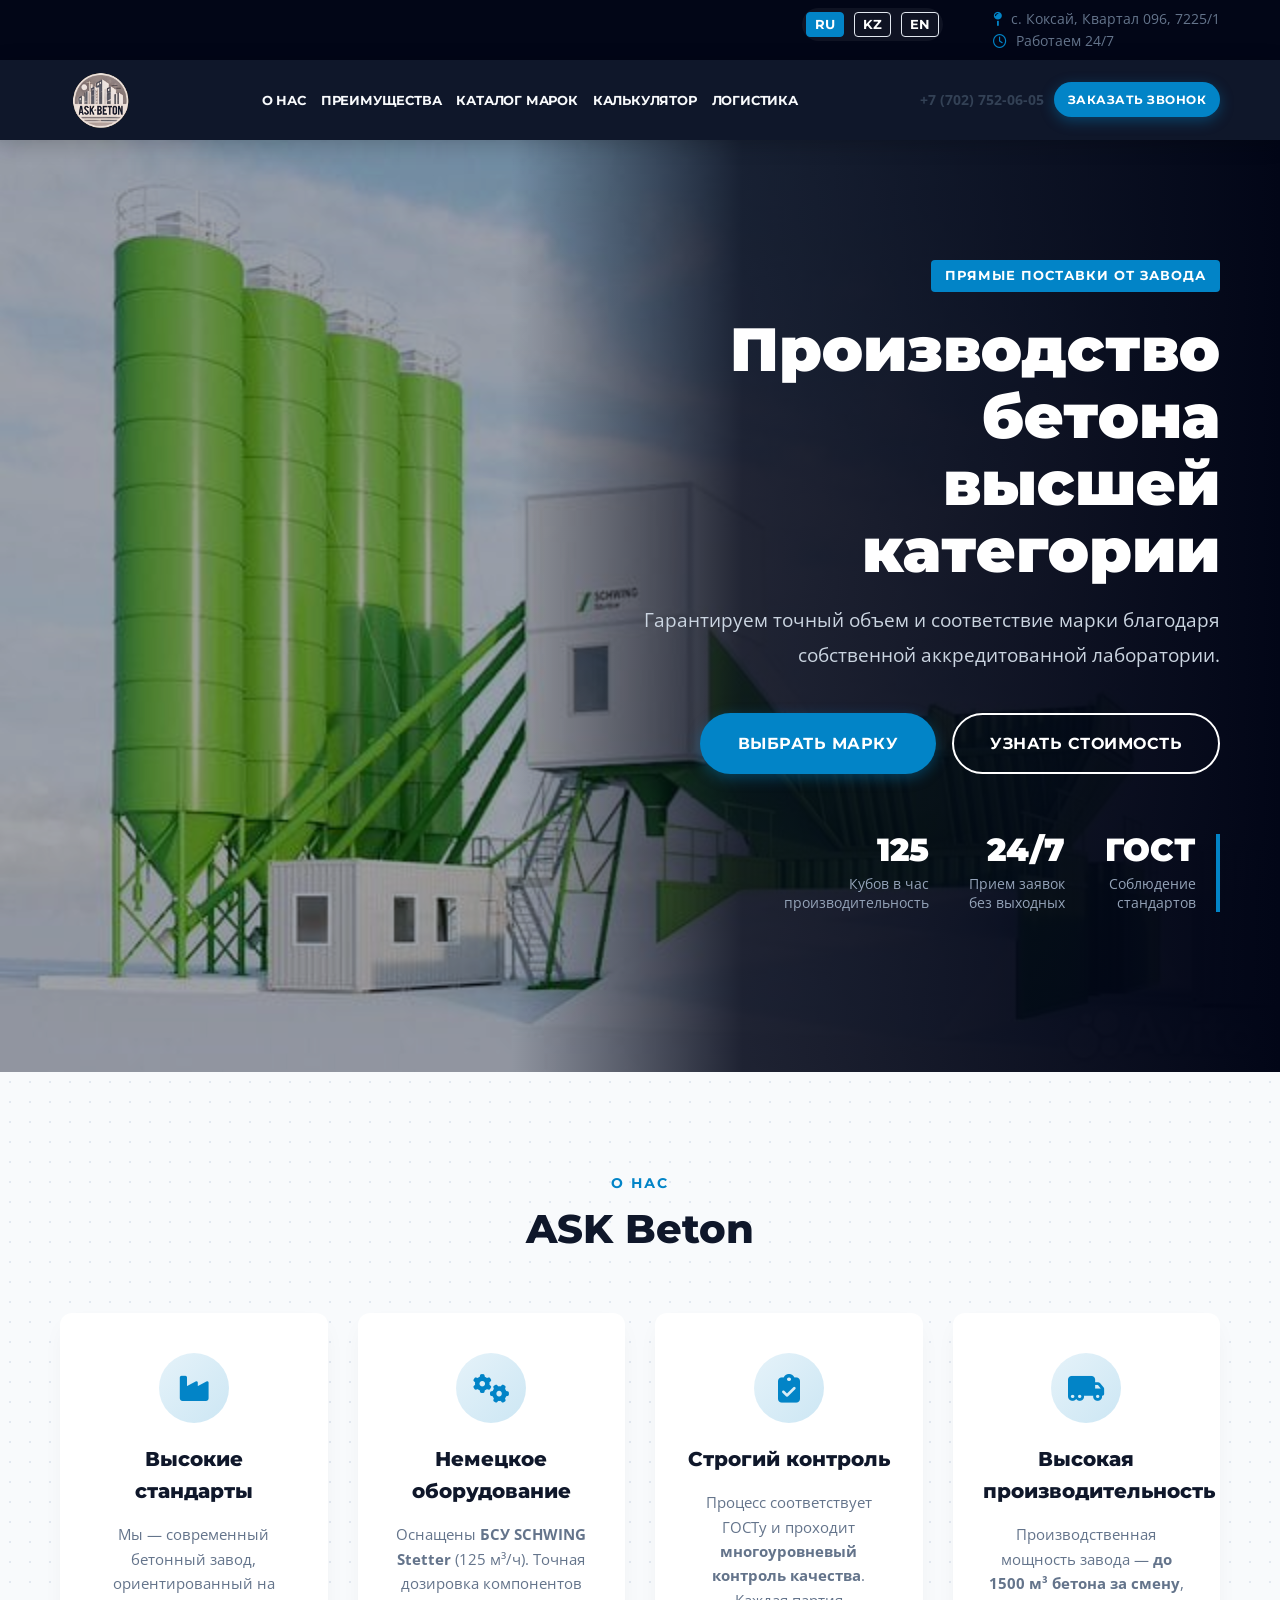
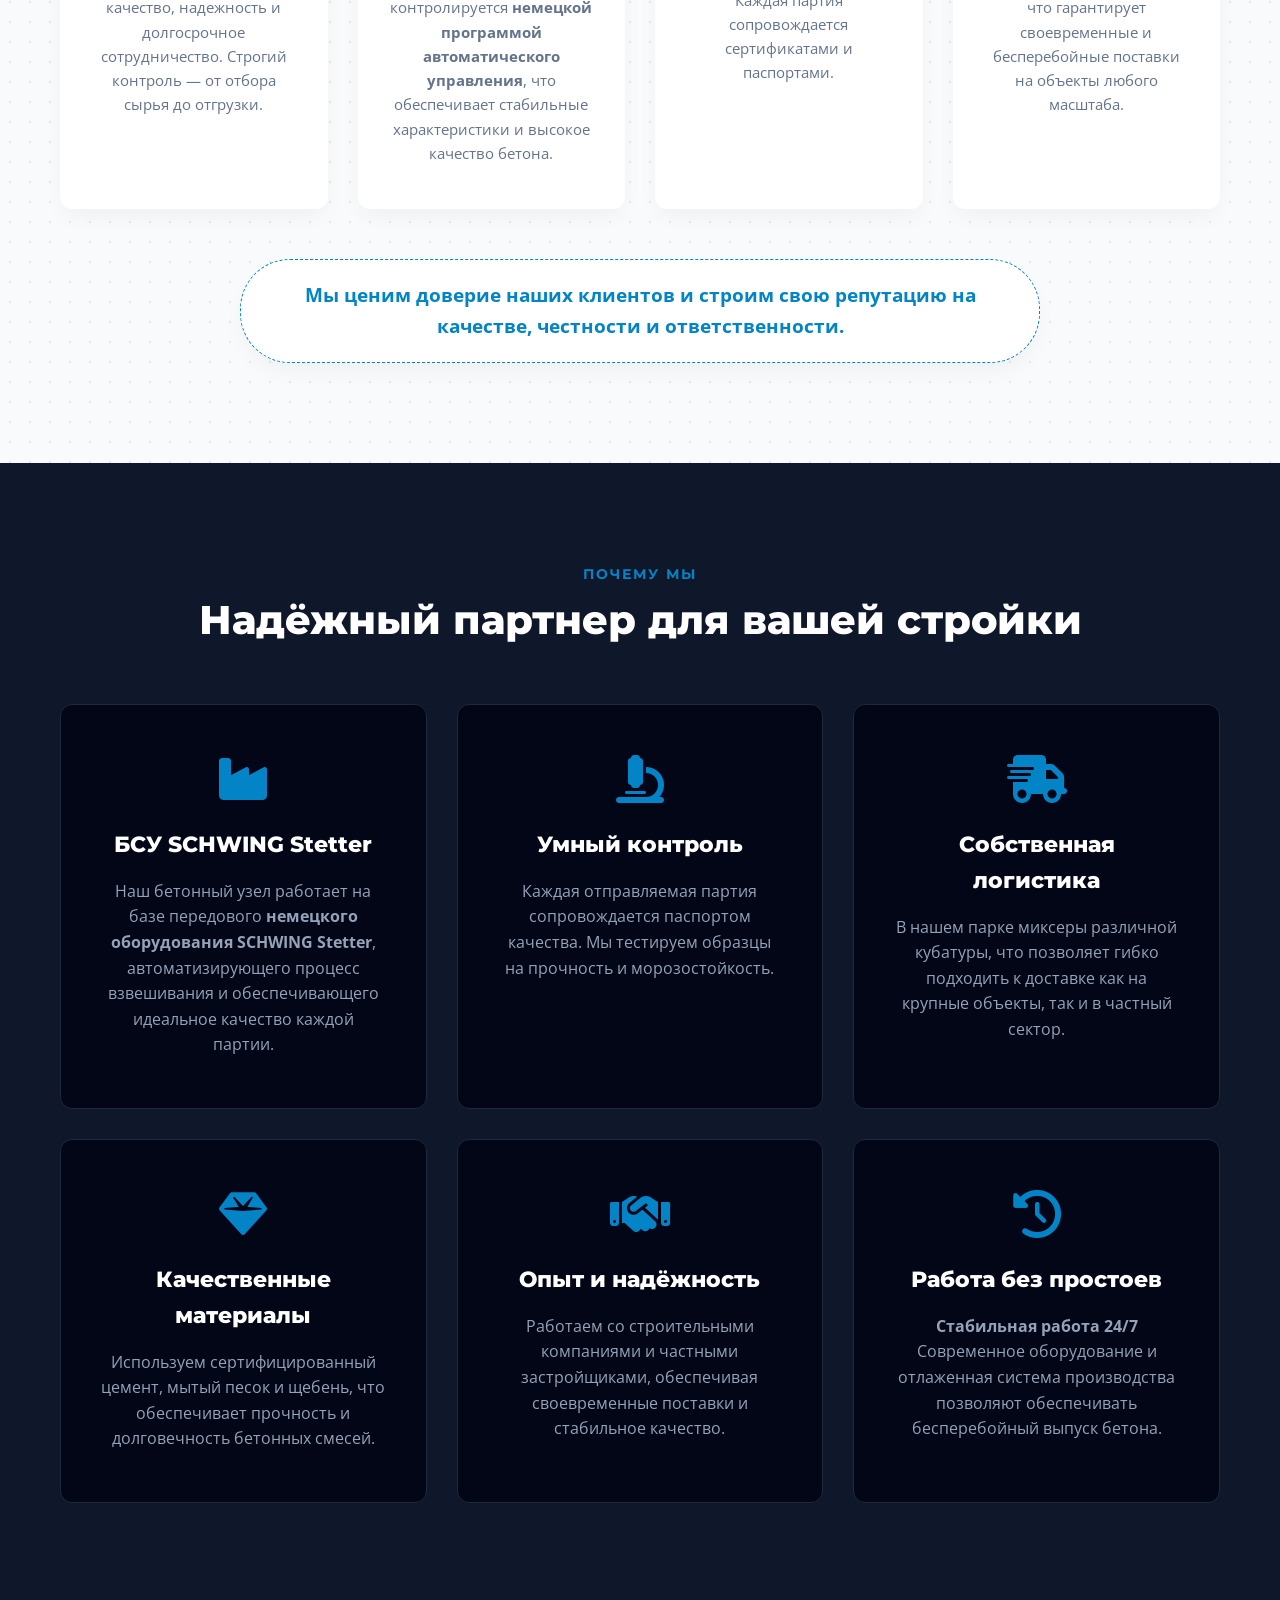
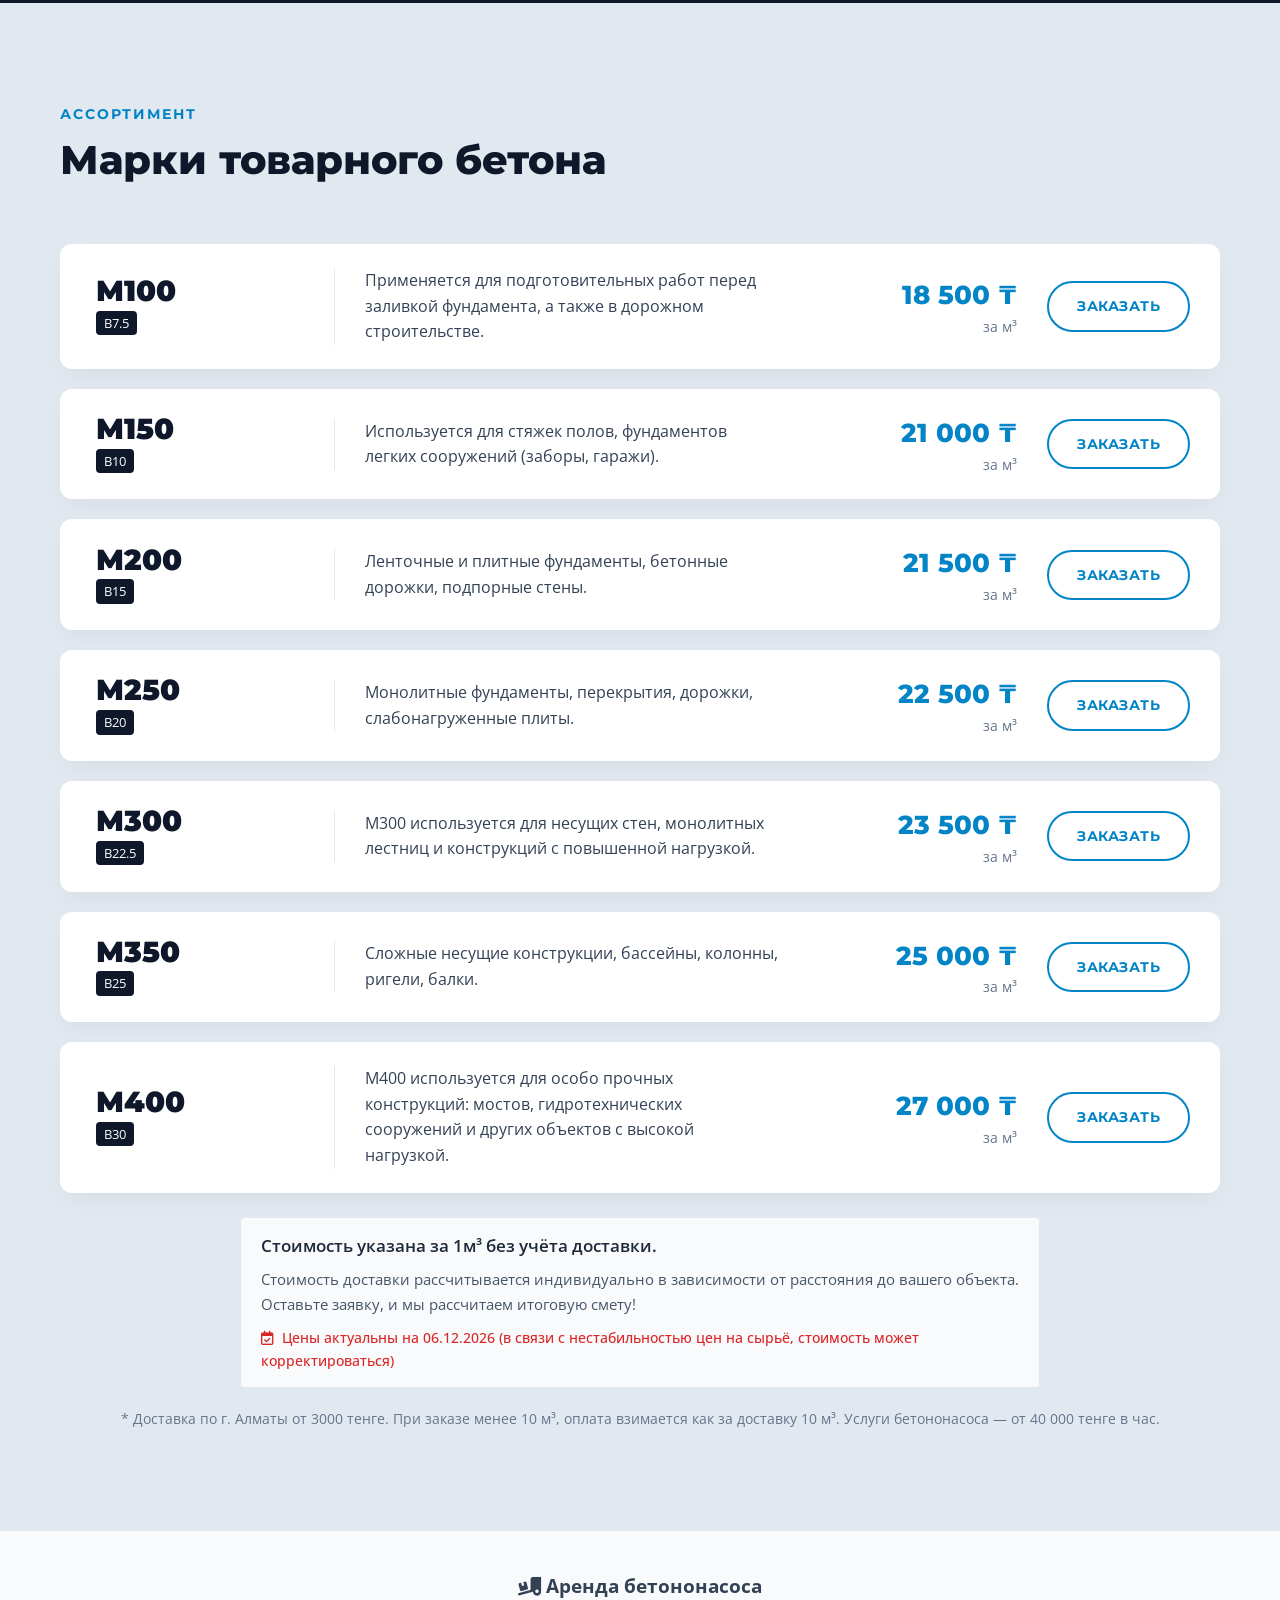
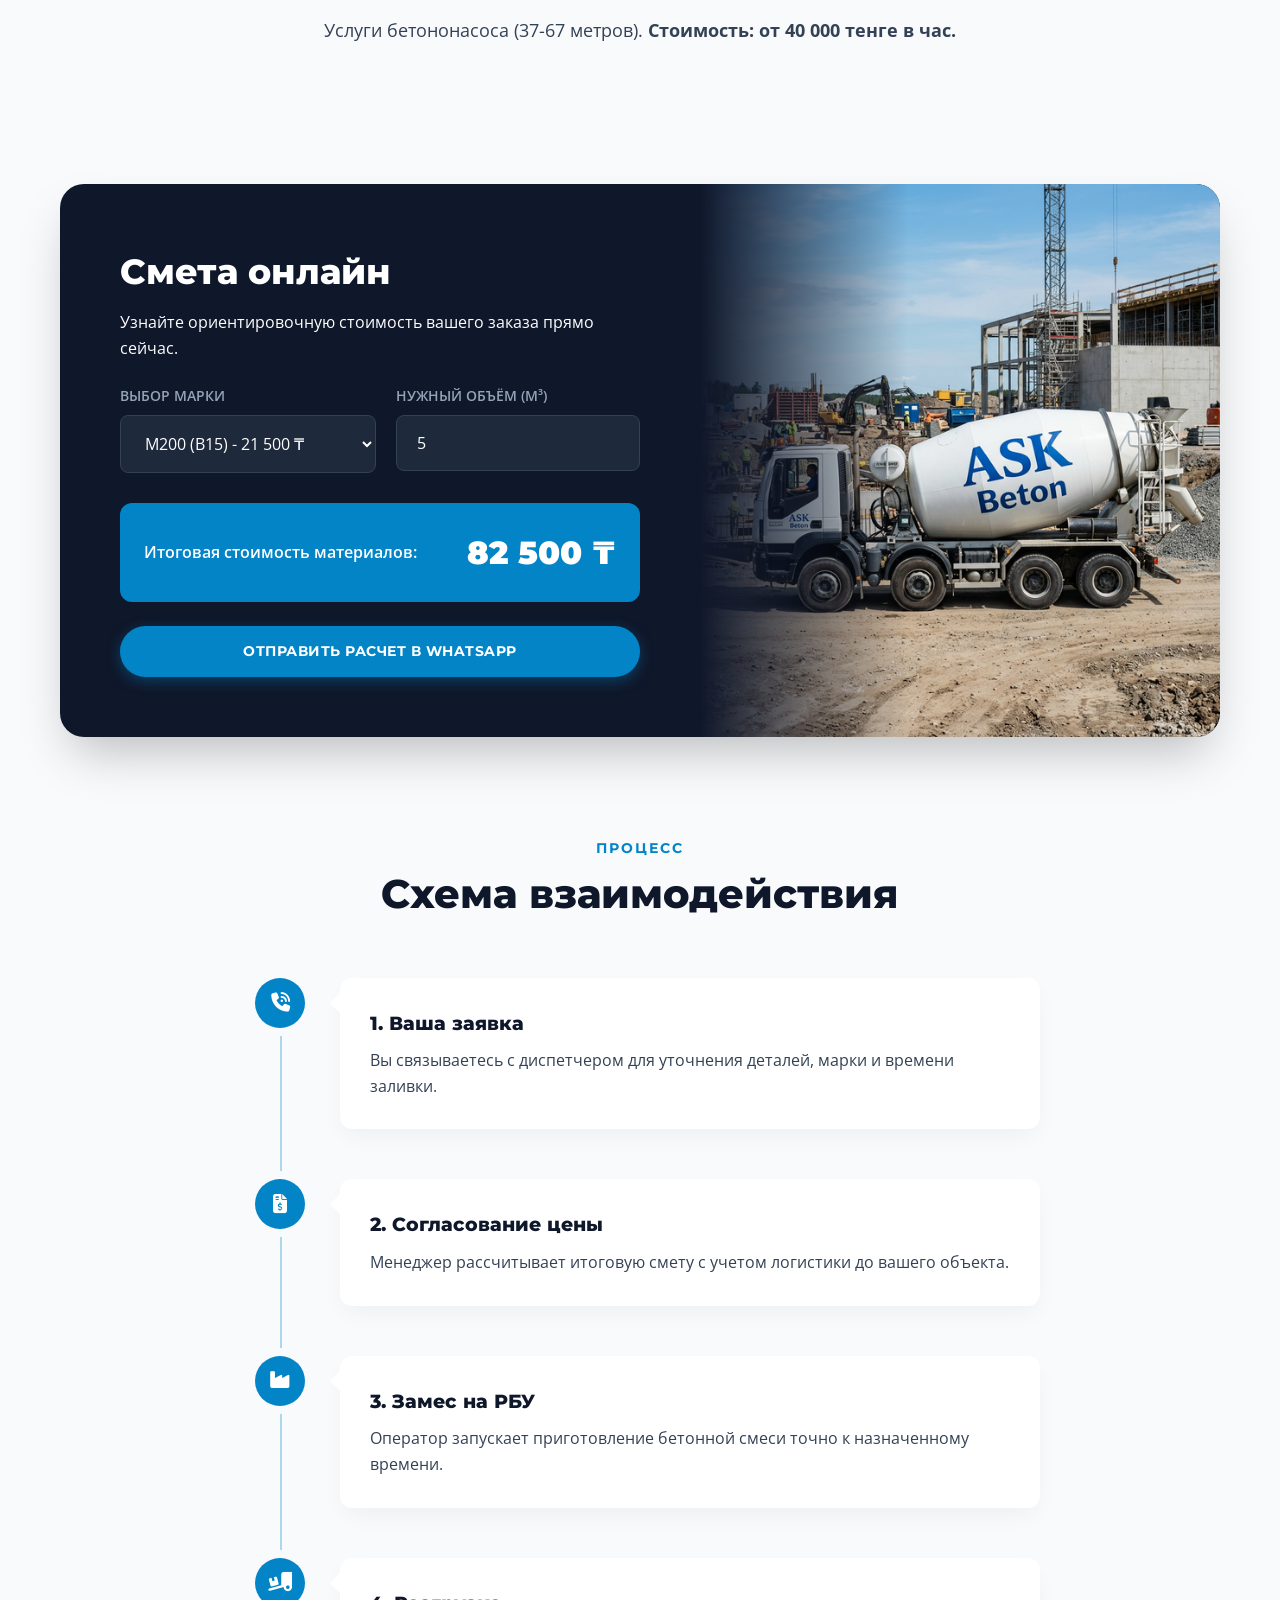
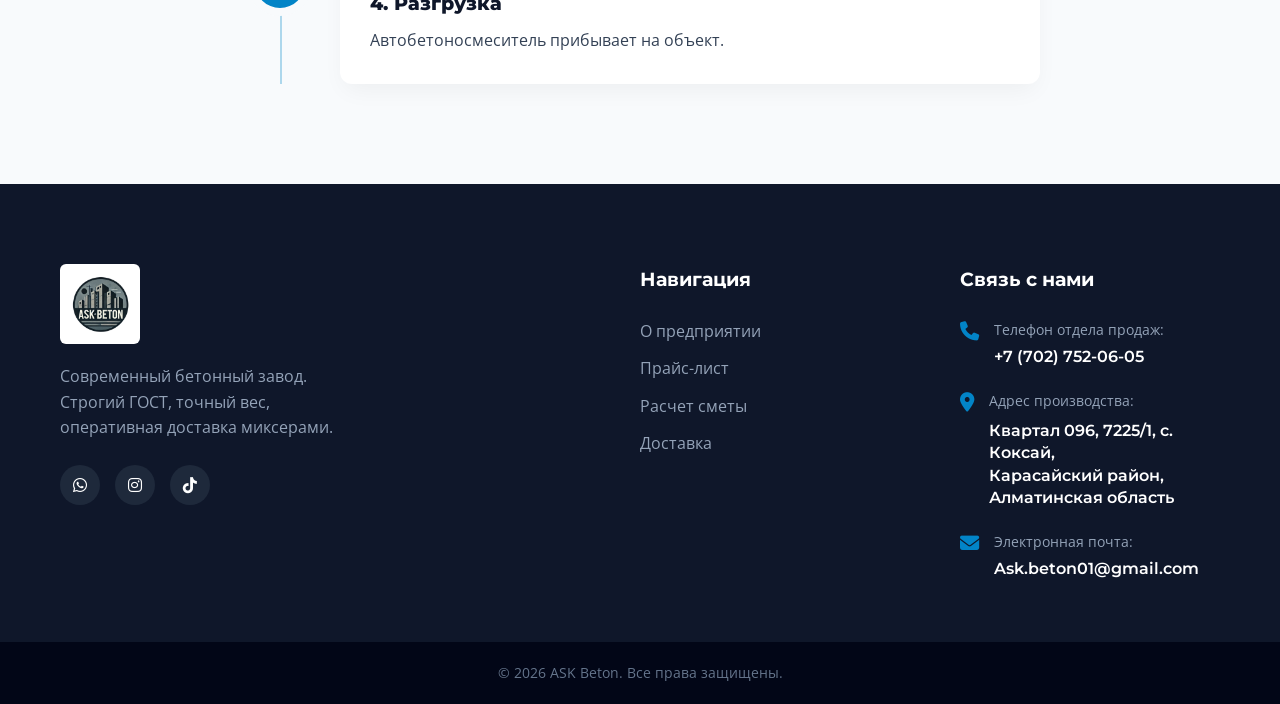
==== index.html @ c1e9d1ad "Dil paketleri yüklendi" ====
﻿<!DOCTYPE html>
<html lang="ru">

<head>
    <meta charset="UTF-8">
    <meta name="viewport" content="width=device-width, initial-scale=1.0">
    <title>ASK Beton | Премиальный бетон и ЖБИ</title>
    <meta name="description"
        content="Прямой производитель бетона и железобетонных изделий. Высокая марка, строгий ГОСТ, свой автопарк.">
    <!-- Google Fonts -->
    <link rel="preconnect" href="https://fonts.googleapis.com">
    <link rel="preconnect" href="https://fonts.gstatic.com" crossorigin>
    <link
        href="https://fonts.googleapis.com/css2?family=Montserrat:wght@400;600;800;900&family=Open+Sans:wght@400;500;700&display=swap"
        rel="stylesheet">
    <link rel="stylesheet" href="css/style.css">
    <link rel="stylesheet" href="https://cdnjs.cloudflare.cloudflare.com/ajax/libs/font-awesome/6.4.0/css/all.min.css">
    <style>
        .lang-switcher {
            display: flex;
            gap: 10px;
            align-items: center;
        }

        .lang-btn {
            background: transparent;
            border: 1px solid var(--border-color);
            color: var(--white);
            padding: 4px 8px;
            border-radius: 4px;
            font-size: 0.8rem;
            cursor: pointer;
            transition: var(--trans-speed);
        }

        .lang-btn:hover,
        .lang-btn.active {
            background: var(--primary);
            border-color: var(--primary);
        }
    </style>
</head>

<body>

    <!-- Header -->
    <header class="main-header">
        <div class="header-top">
            <div class="container header-top-inner">
                <div class="header-top-left">
                    <div class="lang-switcher">
                        <button class="lang-btn active" data-lang="ru">RU</button>
                        <button class="lang-btn" data-lang="kz">KZ</button>
                        <button class="lang-btn" data-lang="en">EN</button>
                    </div>
                </div>
                <div class="header-top-right">
                    <div class="location"><a
                            href="https://yandex.kz/maps/?text=Квартал+096,+7225%2F1,+с.+Коксай,+Карасайский+район,+Алматинская+область"
                            target="_blank" style="color: inherit; text-decoration: none; transition: color 0.3s;"
                            onmouseover="this.style.color='#0284c7'" onmouseout="this.style.color='inherit'"><i
                                class="fa-solid fa-map-pin"></i> <span data-i18n="header.location">с. Коксай, Квартал
                                096, 7225/1</span></a></div>
                    <div class="working-hours"><i class="fa-regular fa-clock"></i> <span
                            data-i18n="header.hours">Работаем 24/7</span></div>
                </div>
            </div>
        </div>
        <div class="header-main">
            <div class="container header-main-inner">
                <a href="#" class="brand-logo">
                    <img src="images/logo.png" alt="ASK Beton"
                        style="max-height: 80px; mix-blend-mode: lighten; filter: invert(1);">
                </a>

                <nav class="desktop-nav">
                    <ul>
                        <li><a href="#about" data-i18n="nav.about">О нас</a></li>
                        <li><a href="#company" data-i18n="nav.company">Преимущества</a></li>
                        <li><a href="#catalog" data-i18n="nav.catalog">Каталог марок</a></li>
                        <li><a href="#calc" data-i18n="nav.calc">Калькулятор</a></li>
                        <li><a href="#logistics" data-i18n="nav.log">Логистика</a></li>
                    </ul>
                </nav>

                <div class="header-actions">
                    <a href="tel:+77027520605" class="phone-link">+7 (702) 752-06-05</a>
                    <a href="#contact" class="btn btn-primary btn-sm hidden-mobile" data-i18n="header.call">Заказать
                        звонок</a>
                    <button class="menu-toggle"><i class="fa-solid fa-bars"></i></button>
                </div>
            </div>
        </div>
    </header>

    <!-- Hero Section -->
    <section class="hero-section">
        <div class="hero-overlay"></div>
        <div class="container">
            <div class="hero-content fade-in">
                <div class="hero-tag" data-i18n="hero.tag">Прямые поставки от завода</div>
                <h1 class="hero-heading" data-i18n="hero.h1">Производство бетона<br>высшей категории</h1>
                <p class="hero-desc" data-i18n="hero.desc">Гарантируем точный объем и соответствие марки благодаря
                    собственной аккредитованной
                    лаборатории.</p>
                <div class="hero-buttons">
                    <a href="#catalog" class="btn btn-primary btn-lg" data-i18n="hero.btn1">Выбрать марку</a>
                    <a href="#calc" class="btn btn-outline-light btn-lg" data-i18n="hero.btn2">Узнать стоимость</a>
                </div>
                <div class="hero-stats">
                    <div class="stat-item">
                        <span class="stat-num">125</span>
                        <span class="stat-text" data-i18n="hero.stat.1.text">Кубов в час<br>производительность</span>
                    </div>
                    <div class="stat-item">
                        <span class="stat-num">24/7</span>
                        <span class="stat-text" data-i18n="hero.stat.2.text">Прием заявок<br>без выходных</span>
                    </div>
                    <div class="stat-item">
                        <span class="stat-num">ГОСТ</span>
                        <span class="stat-text" data-i18n="hero.stat.3.text">Соблюдение<br>стандартов</span>
                    </div>
                </div>
            </div>
        </div>
    </section>

    <!-- About Us Section -->
    <section id="about" class="about-section section-padding bg-pattern">
        <div class="container fade-in">
            <div class="section-heading text-center">
                <span class="sub-title" data-i18n="about.sub">О нас</span>
                <h2 data-i18n="about.title">ASK Beton</h2>
            </div>
            <div class="about-grid">
                <div class="about-card fade-in">
                    <div class="about-icon"><i class="fa-solid fa-industry"></i></div>
                    <h4 data-i18n="about.card1.title">Высокие стандарты</h4>
                    <p data-i18n="about.card1.desc">Мы — современный бетонный завод, ориентированный на качество,
                        надежность
                        и долгосрочное сотрудничество. Строгий контроль — от
                        отбора сырья до отгрузки.</p>
                </div>
                <div class="about-card fade-in delay-1">
                    <div class="about-icon"><i class="fa-solid fa-gears"></i></div>
                    <h4 data-i18n="about.card2.title">Немецкое оборудование</h4>
                    <p data-i18n="about.card2.desc">Оснащены <strong>БСУ SCHWING Stetter</strong> (125 м³/ч).
                        Точная дозировка компонентов контролируется <strong>немецкой программой автоматического
                            управления</strong>, что
                        обеспечивает стабильные характеристики и высокое качество бетона.</p>
                </div>
                <div class="about-card fade-in delay-2">
                    <div class="about-icon"><i class="fa-solid fa-clipboard-check"></i></div>
                    <h4 data-i18n="about.card3.title">Строгий контроль</h4>
                    <p data-i18n="about.card3.desc">Процесс соответствует ГОСТу и проходит <strong>многоуровневый
                            контроль качества</strong>.
                        Каждая партия сопровождается сертификатами и паспортами.</p>
                </div>
                <div class="about-card fade-in delay-3">
                    <div class="about-icon"><i class="fa-solid fa-truck-moving"></i></div>
                    <h4 data-i18n="about.card4.title">Высокая производительность</h4>
                    <p data-i18n="about.card4.desc">Производственная мощность завода — <strong>до 1500 м³ бетона за
                            смену</strong>, что гарантирует
                        своевременные и бесперебойные поставки на объекты любого масштаба.</p>
                </div>
            </div>

            <div class="about-footer-text fade-in">
                <p data-i18n="about.footer">Мы ценим доверие наших клиентов и строим свою репутацию на качестве,
                    честности и ответственности.</p>
            </div>
        </div>
    </section>

    <!-- Features / Company -->
    <section id="company" class="features-section section-padding"
        style="background-color: var(--dark-bg); color: var(--white);">
        <div class="container">
            <div class="section-heading text-center fade-in">
                <span class="sub-title" style="color: var(--primary);" data-i18n="why.sub">Почему мы</span>
                <h2 style="color: var(--white);" data-i18n="why.title">Надёжный партнер для вашей стройки</h2>
            </div>

            <div class="features-layout">
                <div class="feature-box light-box fade-in"
                    style="background-color: var(--darker-bg); border: 1px solid #1e293b; box-shadow: none;">
                    <i class="fa-solid fa-industry" style="color: var(--primary);"></i>
                    <h3 style="color: var(--white);" data-i18n="why.box1.title">БСУ SCHWING Stetter</h3>
                    <p style="color: #94a3b8;" data-i18n="why.box1.desc">Наш бетонный узел работает на базе передового
                        <strong>немецкого
                            оборудования SCHWING
                            Stetter</strong>,
                        автоматизирующего процесс взвешивания и обеспечивающего идеальное качество каждой партии.
                    </p>
                </div>
                <!-- Box 2 -->
                <div class="feature-box light-box fade-in delay-1"
                    style="background-color: var(--darker-bg); border: 1px solid #1e293b; box-shadow: none;">
                    <i class="fa-solid fa-microscope" style="color: var(--primary);"></i>
                    <h3 style="color: var(--white);" data-i18n="why.box2.title">Умный контроль</h3>
                    <p style="color: #94a3b8;" data-i18n="why.box2.desc">Каждая отправляемая партия сопровождается
                        паспортом качества. Мы
                        тестируем образцы на прочность и морозостойкость.</p>
                </div>
                <!-- Box 3 -->
                <div class="feature-box light-box fade-in delay-2"
                    style="background-color: var(--darker-bg); border: 1px solid #1e293b; box-shadow: none;">
                    <i class="fa-solid fa-truck-fast" style="color: var(--primary);"></i>
                    <h3 style="color: var(--white);" data-i18n="why.box3.title">Собственная логистика</h3>
                    <p style="color: #94a3b8;" data-i18n="why.box3.desc">В нашем парке миксеры различной кубатуры, что
                        позволяет гибко подходить к
                        доставке как на крупные объекты, так и в частный сектор.</p>
                </div>

                <div class="feature-box light-box fade-in delay-3"
                    style="background-color: var(--darker-bg); border: 1px solid #1e293b; box-shadow: none;">
                    <i class="fa-solid fa-gem" style="color: var(--primary);"></i>
                    <h3 style="color: var(--white);" data-i18n="why.box4.title">Качественные материалы</h3>
                    <p style="color: #94a3b8;" data-i18n="why.box4.desc">Используем сертифицированный цемент, мытый
                        песок и щебень, что
                        обеспечивает прочность и долговечность бетонных смесей.</p>
                </div>

                <div class="feature-box light-box fade-in delay-4"
                    style="background-color: var(--darker-bg); border: 1px solid #1e293b; box-shadow: none;">
                    <i class="fa-solid fa-handshake" style="color: var(--primary);"></i>
                    <h3 style="color: var(--white);" data-i18n="why.box5.title">Опыт и надёжность</h3>
                    <p style="color: #94a3b8;" data-i18n="why.box5.desc">Работаем со строительными компаниями и частными
                        застройщиками,
                        обеспечивая своевременные поставки и стабильное качество.</p>
                </div>

                <div class="feature-box light-box fade-in delay-5"
                    style="background-color: var(--darker-bg); border: 1px solid #1e293b; box-shadow: none;">
                    <i class="fa-solid fa-clock-rotate-left" style="color: var(--primary);"></i>
                    <h3 style="color: var(--white);" data-i18n="why.box6.title">Работа без простоев</h3>
                    <p style="color: #94a3b8;" data-i18n="why.box6.desc"><strong>Стабильная работа
                            24/7</strong><br>Современное оборудование и
                        отлаженная система производства позволяют обеспечивать бесперебойный выпуск бетона.</p>
                </div>
            </div>
        </div>
    </section>

    <!-- Catalog Section -->
    <section id="catalog" class="catalog-section section-padding bg-gray">
        <div class="container">
            <div class="section-heading fade-in">
                <span class="sub-title" data-i18n="cat.sub">Ассортимент</span>
                <h2 data-i18n="cat.title">Марки товарного бетона</h2>
            </div>

            <div class="catalog-list">
                <!-- Item M100 -->
                <div class="catalog-item fade-in">
                    <div class="item-grade">
                        <h4>М100</h4>
                        <span class="class-label">В7.5</span>
                    </div>
                    <div class="item-info">
                        <p data-i18n="cat.m100.desc">Применяется для подготовительных работ перед заливкой фундамента, а
                            также в дорожном
                            строительстве.</p>
                    </div>
                    <div class="item-price">
                        <div class="price-val">18 500 ₸</div>
                        <div class="price-unit" data-i18n="cat.per_m3">за м³</div>
                    </div>
                    <div class="item-action">
                        <a href="https://wa.me/77027520605?text=Интересует%20бетон%20М100" class="btn btn-outline"
                            target="_blank" data-i18n="cat.order">Заказать</a>
                    </div>
                </div>

                <!-- Item M150 -->
                <div class="catalog-item fade-in">
                    <div class="item-grade">
                        <h4>М150</h4>
                        <span class="class-label">В10</span>
                    </div>
                    <div class="item-info">
                        <p data-i18n="cat.m150.desc">Используется для стяжек полов, фундаментов легких сооружений
                            (заборы, гаражи).</p>
                    </div>
                    <div class="item-price">
                        <div class="price-val">21 000 ₸</div>
                        <div class="price-unit" data-i18n="cat.per_m3">за м³</div>
                    </div>
                    <div class="item-action">
                        <a href="https://wa.me/77027520605?text=Интересует%20бетон%20М150" class="btn btn-outline"
                            target="_blank" data-i18n="cat.order">Заказать</a>
                    </div>
                </div>

                <!-- Item M200 -->
                <div class="catalog-item fade-in">
                    <div class="item-grade">
                        <h4>М200</h4>
                        <span class="class-label">В15</span>
                    </div>
                    <div class="item-info">
                        <p data-i18n="cat.m200.desc">Ленточные и плитные фундаменты, бетонные дорожки, подпорные стены.
                        </p>
                    </div>
                    <div class="item-price">
                        <div class="price-val">21 500 ₸</div>
                        <div class="price-unit" data-i18n="cat.per_m3">за м³</div>
                    </div>
                    <div class="item-action">
                        <a href="https://wa.me/77027520605?text=Интересует%20бетон%20М200" class="btn btn-outline"
                            target="_blank" data-i18n="cat.order">Заказать</a>
                    </div>
                </div>

                <!-- Item M250 -->
                <div class="catalog-item fade-in">
                    <div class="item-grade">
                        <h4>М250</h4>
                        <span class="class-label">В20</span>
                    </div>
                    <div class="item-info">
                        <p data-i18n="cat.m250.desc">Монолитные фундаменты, перекрытия, дорожки, слабонагруженные плиты.
                        </p>
                    </div>
                    <div class="item-price">
                        <div class="price-val">22 500 ₸</div>
                        <div class="price-unit" data-i18n="cat.per_m3">за м³</div>
                    </div>
                    <div class="item-action">
                        <a href="https://wa.me/77027520605?text=Интересует%20бетон%20М250" class="btn btn-outline"
                            target="_blank" data-i18n="cat.order">Заказать</a>
                    </div>
                </div>

                <!-- Item M300 -->
                <div class="catalog-item fade-in">
                    <div class="item-grade">
                        <h4>М300</h4>
                        <span class="class-label">В22.5</span>
                    </div>
                    <div class="item-info">
                        <p data-i18n="cat.m300.desc">М300 используется для несущих стен, монолитных лестниц и
                            конструкций с повышенной нагрузкой.</p>
                    </div>
                    <div class="item-price">
                        <div class="price-val">23 500 ₸</div>
                        <div class="price-unit" data-i18n="cat.per_m3">за м³</div>
                    </div>
                    <div class="item-action">
                        <a href="https://wa.me/77027520605?text=Интересует%20бетон%20М300" class="btn btn-outline"
                            target="_blank" data-i18n="cat.order">Заказать</a>
                    </div>
                </div>

                <!-- Item M350 -->
                <div class="catalog-item fade-in">
                    <div class="item-grade">
                        <h4>М350</h4>
                        <span class="class-label">В25</span>
                    </div>
                    <div class="item-info">
                        <p data-i18n="cat.m350.desc">Сложные несущие конструкции, бассейны, колонны, ригели, балки.</p>
                    </div>
                    <div class="item-price">
                        <div class="price-val">25 000 ₸</div>
                        <div class="price-unit" data-i18n="cat.per_m3">за м³</div>
                    </div>
                    <div class="item-action">
                        <a href="https://wa.me/77027520605?text=Интересует%20бетон%20М350" class="btn btn-outline"
                            target="_blank" data-i18n="cat.order">Заказать</a>
                    </div>
                </div>

                <!-- Item M400 -->
                <div class="catalog-item fade-in">
                    <div class="item-grade">
                        <h4>М400</h4>
                        <span class="class-label">В30</span>
                    </div>
                    <div class="item-info">
                        <p data-i18n="cat.m400.desc">М400 используется для особо прочных конструкций: мостов,
                            гидротехнических сооружений и других объектов с высокой нагрузкой.</p>
                    </div>
                    <div class="item-price">
                        <div class="price-val">27 000 ₸</div>
                        <div class="price-unit" data-i18n="cat.per_m3">за м³</div>
                    </div>
                    <div class="item-action">
                        <a href="https://wa.me/77027520605?text=Интересует%20бетон%20М400" class="btn btn-outline"
                            target="_blank" data-i18n="cat.order">Заказать</a>
                    </div>
                </div>
            </div>

            <div class="text-center mt-4">
                <div
                    style="max-width: 800px; margin: 0 auto; background-color: #f8fafc; border-left: 4px solid var(--primary); padding: 15px 20px; text-align: left; margin-bottom: 20px; border-radius: 4px; border: 1px solid #e2e8f0;">
                    <p style="font-size: 1.05rem; font-weight: 600; color: #1e293b; margin-bottom: 8px;"
                        data-i18n="cat.disc1">
                        Стоимость указана за 1м³ без учёта доставки.
                    </p>
                    <p style="font-size: 0.95rem; color: #475569; margin-bottom: 10px;" data-i18n="cat.disc2">
                        Стоимость доставки рассчитывается индивидуально в зависимости от расстояния до вашего объекта.
                        Оставьте заявку, и мы рассчитаем итоговую смету!
                    </p>
                    <p style="font-size: 0.9rem; color: #dc2626; margin-bottom: 0; font-weight: 500;">
                        <i class="fa-regular fa-calendar-check" style="margin-right: 4px;"></i> <span
                            data-i18n="cat.disc3.1">Цены актуальны на</span> <span
                            id="current-price-date">16.03.2026</span> <span data-i18n="cat.disc3.2">(в связи с
                            нестабильностью цен на сырьё, стоимость может корректироваться)</span>
                    </p>
                </div>
                <p class="small-text text-muted" data-i18n="cat.small_info">* Доставка по г. Алматы от 3000 тенге. При
                    заказе менее 10 м³, оплата
                    взимается как за доставку 10 м³. Услуги бетононасоса — от 40 000 тенге в час.</p>
            </div>
        </div>
    </section>

    <section class="pump-banner bg-primary text-white section-padding" style="padding: 40px 0;">
        <div class="container text-center fade-in">
            <h3 style="margin-bottom: 15px;"><i class="fa-solid fa-truck-ramp-box"></i> <span
                    data-i18n="pump.title">Аренда бетононасоса</span></h3>
            <p style="font-size: 1.1rem; margin-bottom: 0;"><span data-i18n="pump.desc">Услуги бетононасоса (37-67
                    метров).</span>
                <strong data-i18n="pump.price">Стоимость: от 40 000 тенге в час.</strong>
            </p>
        </div>
    </section>

    <!-- Calculator Builder Style -->
    <section id="calc" class="calc-section section-padding pb-0">
        <div class="container">
            <div class="calc-box fade-in">
                <div class="calc-form-area">
                    <h2 data-i18n="calc.title">Смета онлайн</h2>
                    <p class="mb-4" data-i18n="calc.desc">Узнайте ориентировочную стоимость вашего заказа прямо сейчас.
                    </p>

                    <div class="form-grid">
                        <div class="input-group">
                            <label class="floating-label" data-i18n="calc.lbl.grade">Выбор марки</label>
                            <select id="calc-grade" class="custom-select">
                                <option value="18500">М100 (В7.5) - 18 500 ₸</option>
                                <option value="21000">М150 (В10) - 21 000 ₸</option>
                                <option value="21500" selected>М200 (В15) - 21 500 ₸</option>
                                <option value="22500">М250 (В20) - 22 500 ₸</option>
                                <option value="23500">М300 (В22.5) - 23 500 ₸</option>
                                <option value="25000">М350 (В25) - 25 000 ₸</option>
                                <option value="27000">М400 (В30) - 27 000 ₸</option>
                            </select>
                        </div>
                        <div class="input-group">
                            <label class="floating-label" data-i18n="calc.lbl.vol">Нужный объём (м³)</label>
                            <input type="number" id="calc-volume" class="custom-input" value="5" min="1" step="0.1">
                        </div>
                    </div>

                    <div class="calc-summary">
                        <div class="summary-text" data-i18n="calc.total.lbl">Итоговая стоимость материалов:</div>
                        <div class="summary-price"><span id="calc-total">82 500</span> ₸</div>
                    </div>

                    <a href="#" id="calc-order-btn" class="btn btn-primary btn-block" target="_blank"
                        data-i18n="calc.btn">Отправить расчет в WhatsApp</a>
                </div>
                <div class="calc-image-area">
                    <!-- Image via CSS -->
                </div>
            </div>
        </div>
    </section>

    <!-- Process Timeline -->
    <section id="logistics" class="process-section section-padding">
        <div class="container">
            <div class="section-heading text-center fade-in">
                <span class="sub-title" data-i18n="log.sub">Процесс</span>
                <h2 data-i18n="log.title">Схема взаимодействия</h2>
            </div>

            <div class="timeline">
                <div class="timeline-item fade-in">
                    <div class="timeline-icon"><i class="fa-solid fa-phone-volume"></i></div>
                    <div class="timeline-content">
                        <h4 data-i18n="log.s1.title">1. Ваша заявка</h4>
                        <p data-i18n="log.s1.desc">Вы связываетесь с диспетчером для уточнения деталей, марки и времени
                            заливки.</p>
                    </div>
                </div>
                <div class="timeline-item right fade-in">
                    <div class="timeline-icon"><i class="fa-solid fa-file-invoice-dollar"></i></div>
                    <div class="timeline-content">
                        <h4 data-i18n="log.s2.title">2. Согласование цены</h4>
                        <p data-i18n="log.s2.desc">Менеджер рассчитывает итоговую смету с учетом логистики до вашего
                            объекта.</p>
                    </div>
                </div>
                <div class="timeline-item fade-in">
                    <div class="timeline-icon"><i class="fa-solid fa-industry"></i></div>
                    <div class="timeline-content">
                        <h4 data-i18n="log.s3.title">3. Замес на РБУ</h4>
                        <p data-i18n="log.s3.desc">Оператор запускает приготовление бетонной смеси точно к назначенному
                            времени.</p>
                    </div>
                </div>
                <div class="timeline-item right fade-in">
                    <div class="timeline-content">
                        <h4 data-i18n="log.s4.title">4. Разгрузка</h4>
                        <p data-i18n="log.s4.desc">Автобетоносмеситель прибывает на объект.</p>
                    </div>
                    <div class="timeline-icon"><i class="fa-solid fa-truck-ramp-box"></i></div>
                </div>
            </div>
        </div>
    </section>

    <!-- Footer -->
    <footer id="contact" class="main-footer">
        <div class="footer-top">
            <div class="container footer-grid">
                <div class="footer-widget brand-widget">
                    <div class="brand-logo footer-brand">
                        <img src="images/logo.png" alt="ASK Beton Logo" style="max-height: 80px; border-radius: 6px;">
                    </div>
                    <p class="company-desc" data-i18n="foot.desc">Современный бетонный завод. Строгий ГОСТ, точный вес,
                        оперативная доставка
                        миксерами.</p>
                    <div class="social-links">
                        <a href="https://wa.me/77027520605" class="social-btn whatsapp" target="_blank"><i
                                class="fa-brands fa-whatsapp"></i></a>
                        <a href="https://instagram.com/Ask.beton.almaty" class="social-btn" target="_blank"><i
                                class="fa-brands fa-instagram"></i></a>
                        <a href="https://tiktok.com/@Ask.beton.almaty" class="social-btn" target="_blank"><i
                                class="fa-brands fa-tiktok"></i></a>
                    </div>
                </div>

                <div class="footer-widget links-widget">
                    <h4 data-i18n="foot.nav">Навигация</h4>
                    <ul>
                        <li><a href="#company" data-i18n="foot.link1">О предприятии</a></li>
                        <li><a href="#catalog" data-i18n="foot.link2">Прайс-лист</a></li>
                        <li><a href="#calc" data-i18n="foot.link3">Расчет сметы</a></li>
                        <li><a href="#logistics" data-i18n="foot.link4">Доставка</a></li>
                    </ul>
                </div>

                <div class="footer-widget contact-widget">
                    <h4 data-i18n="foot.contact">Связь с нами</h4>
                    <ul class="contact-list">
                        <li>
                            <i class="fa-solid fa-phone"></i>
                            <div>
                                <span data-i18n="foot.phone">Телефон отдела продаж:</span>
                                <strong><a href="tel:+77027520605">+7 (702) 752-06-05</a></strong>
                            </div>
                        </li>
                        <li>
                            <i class="fa-solid fa-location-dot"></i>
                            <div>
                                <span data-i18n="foot.addr">Адрес производства:</span>
                                <strong><a
                                        href="https://yandex.kz/maps/?text=Квартал+096,+7225%2F1,+с.+Коксай,+Карасайский+район,+Алматинская+область"
                                        target="_blank" style="line-height:1.4; display:inline-block; margin-top:4px;"
                                        data-i18n="foot.addr.text">Квартал 096,
                                        7225/1, с. Коксай,<br>Карасайский район, Алматинская область</a></strong>
                            </div>
                        </li>
                        <li>
                            <i class="fa-solid fa-envelope"></i>
                            <div>
                                <span data-i18n="foot.email">Электронная почта:</span>
                                <strong>Ask.beton01@gmail.com</strong>
                            </div>
                        </li>
                    </ul>
                </div>
            </div>
        </div>
        <div class="footer-bottom">
            <div class="container">
                <p data-i18n="foot.copy">&copy; 2026 ASK Beton. Все права защищены.</p>
            </div>
        </div>
    </footer>

    <script src="js/lang.js"></script>
    <script src="js/main.js"></script>
    <script>
        // Update price date automatically to today
        document.addEventListener('DOMContentLoaded', function () {
            var dateEl = document.getElementById('current-price-date');
            if (dateEl) {
                var today = new Date();
                var dd = String(today.getDate()).padStart(2, '0');
                var mm = String(today.getMonth() + 1).padStart(2, '0'); // January is 0!
                var yyyy = today.getFullYear();
                dateEl.textContent = dd + '.' + mm + '.' + yyyy;
            }
        });
    </script>
</body>

</html>
---- css/style.css ----
/* Reset & Base Variables */
:root {
    /* New Unique Color Palette - Industrial Blue & Dark Charcoal */
    --primary: #0284c7;
    /* Electric Blue */
    --primary-hover: #0369a1;
    --dark-bg: #0f172a;
    /* Slate 900 */
    --darker-bg: #020617;
    /* Slate 950 */
    --light-bg: #f8fafc;
    /* Slate 50 */
    --text-main: #334155;
    /* Slate 700 */
    --text-muted: #64748b;
    /* Slate 500 */
    --white: #ffffff;
    --border-color: #e2e8f0;

    /* Fonts */
    --font-heading: 'Montserrat', sans-serif;
    --font-body: 'Open Sans', sans-serif;

    /* Utility */
    --radius-box: 12px;
    --radius-round: 50px;
    --shadow-soft: 0 10px 25px -5px rgba(0, 0, 0, 0.05);
    --shadow-strong: 0 20px 25px -5px rgba(2, 132, 199, 0.2);
    --trans-speed: 0.3s ease;
}

* {
    margin: 0;
    padding: 0;
    box-sizing: border-box;
}

html {
    scroll-behavior: smooth;
}

body {
    font-family: var(--font-body);
    color: var(--text-main);
    line-height: 1.6;
    background-color: var(--light-bg);
}

a {
    text-decoration: none;
    color: inherit;
    transition: var(--trans-speed);
}

ul {
    list-style: none;
}

.container {
    max-width: 1200px;
    margin: 0 auto;
    padding: 0 20px;
    width: 100%;
}

.section-padding {
    padding: 100px 0;
}

.bg-gray {
    background-color: #e2e8f0;
}

.text-center {
    text-align: center;
}

/* Background Patterns */
.bg-pattern {
    background-color: var(--light-bg);
    background-image: radial-gradient(var(--border-color) 1px, transparent 1px);
    background-size: 20px 20px;
}

.mt-4 {
    margin-top: 1.5rem;
}

.mb-4 {
    margin-bottom: 1.5rem;
}

.pb-0 {
    padding-bottom: 0;
}

.small-text {
    font-size: 0.875rem;
}

.text-muted {
    color: var(--text-muted);
}

/* Buttons */
.btn {
    display: inline-flex;
    align-items: center;
    justify-content: center;
    padding: 12px 28px;
    border-radius: var(--radius-round);
    font-weight: 700;
    font-family: var(--font-heading);
    text-transform: uppercase;
    letter-spacing: 0.5px;
    cursor: pointer;
    font-size: 0.875rem;
    border: 2px solid transparent;
}

.btn-sm {
    padding: 6px 12px;
    font-size: 0.75rem;
}

.btn-lg {
    padding: 16px 36px;
    font-size: 1rem;
}

.btn-block {
    width: 100%;
}

.btn-primary {
    background-color: var(--primary);
    color: var(--white);
    box-shadow: 0 4px 14px 0 rgba(2, 132, 199, 0.39);
}

.btn-primary:hover {
    background-color: var(--primary-hover);
    transform: translateY(-2px);
    box-shadow: 0 6px 20px rgba(2, 132, 199, 0.4);
}

.btn-outline {
    background-color: transparent;
    color: var(--primary);
    border-color: var(--primary);
}

.btn-outline:hover {
    background-color: var(--primary);
    color: var(--white);
}

.btn-outline-light {
    border-color: var(--white);
    color: var(--white);
}

.btn-outline-light:hover {
    background-color: var(--white);
    color: var(--dark-bg);
}

/* Header Redesign */
.header-top {
    background-color: var(--darker-bg);
    color: var(--text-muted);
    font-size: 0.85rem;
    padding: 8px 0;
}

.header-top-inner {
    display: flex;
    justify-content: flex-end;
    gap: 30px;
}

.header-top i {
    color: var(--primary);
    margin-right: 5px;
}

.header-main {
    background-color: var(--dark-bg);
    box-shadow: 0 4px 20px rgba(0, 0, 0, 0.2);
    position: sticky;
    top: 0;
    z-index: 1000;
}

.header-main-inner {
    display: flex;
    justify-content: space-between;
    align-items: center;
    height: 80px;
}

.brand-logo {
    display: flex;
    align-items: center;
    gap: 12px;
}

.logo-mark {
    background-color: var(--primary);
    color: var(--white);
    width: 40px;
    height: 40px;
    display: flex;
    align-items: center;
    justify-content: center;
    border-radius: 8px;
    font-size: 1.2rem;
}

.logo-text {
    font-family: var(--font-heading);
    font-weight: 900;
    font-size: 1.5rem;
    color: var(--white);
    letter-spacing: -0.5px;
}

.logo-text span {
    color: var(--primary);
    font-weight: 600;
}

.desktop-nav ul {
    display: flex;
    gap: 15px;
}

.desktop-nav a {
    font-family: var(--font-heading);
    font-weight: 700;
    font-size: 0.8rem;
    letter-spacing: -0.2px;
    color: var(--light-bg);
    text-transform: uppercase;
    position: relative;
    transition: color 0.3s ease;
}

.desktop-nav a:hover {
    color: var(--primary);
}

.desktop-nav a::after {
    content: '';
    position: absolute;
    bottom: -6px;
    left: 0;
    width: 0;
    height: 3px;
    background-color: var(--primary);
    transition: var(--trans-speed);
}

.desktop-nav a:hover::after {
    width: 100%;
}

.desktop-nav a:hover {
    color: var(--primary);
}

.header-actions {
    display: flex;
    align-items: center;
    gap: 10px;
}
.phone-link {
    font-weight: 700;
    font-size: 0.85rem;
    white-space: nowrap;
}

.contact-number {
    font-family: var(--font-heading);
    font-weight: 800;
    font-size: 1.1rem;
    color: var(--white);
}

.menu-toggle {
    display: none;
    background: none;
    border: none;
    font-size: 1.5rem;
    color: var(--dark-bg);
    cursor: pointer;
}

/* Hero Section - Split/Angular Design */
.hero-section {
    position: relative;
    padding: 120px 0 160px;
    z-index: 1;
}

.hero-section::before {
    content: '';
    position: absolute;
    top: 0;
    left: 0;
    width: 100%;
    height: 100%;
    background-image: url('../images/anasayfa.jpeg');
    background-size: cover;
    background-position: center;
    /* Different overlay: gradient from dark left to transparent right */
    background-blend-mode: multiply;
    background-color: rgba(15, 23, 42, 0.4);
    z-index: -1;
}

.hero-overlay {
    position: absolute;
    top: 0;
    right: 0;
    width: 60%;
    height: 100%;
    background: linear-gradient(-90deg, var(--darker-bg) 0%, rgba(2, 6, 23, 0.8) 70%, transparent 100%);
}

.hero-content {
    position: relative;
    z-index: 2;
    max-width: 650px;
    margin-left: auto;
    text-align: right;
}

.hero-stats {
    display: flex;
    gap: 40px;
    border-right: 4px solid var(--primary);
    padding-right: 20px;
    justify-content: flex-end;
}

.hero-buttons {
    display: flex;
    gap: 16px;
    margin-bottom: 60px;
    justify-content: flex-end;
}

.hero-tag {
    display: inline-block;
    background-color: var(--primary);
    color: var(--white);
    padding: 6px 14px;
    font-family: var(--font-heading);
    font-size: 0.8rem;
    font-weight: 700;
    text-transform: uppercase;
    border-radius: 4px;
    margin-bottom: 24px;
    letter-spacing: 1px;
}

.hero-heading {
    font-family: var(--font-heading);
    font-weight: 900;
    font-size: 3.8rem;
    line-height: 1.1;
    color: var(--white);
    margin-bottom: 20px;
}

.hero-desc {
    font-size: 1.2rem;
    color: #cbd5e1;
    margin-bottom: 40px;
    line-height: 1.8;
}

/* Removed duplicate hero-buttons and hero-stats since they are now part of hero-content block */

.stat-item {
    display: flex;
    flex-direction: column;
}

.stat-num {
    font-family: var(--font-heading);
    font-size: 2rem;
    font-weight: 900;
    color: var(--white);
    line-height: 1;
    margin-bottom: 8px;
}

.stat-text {
    font-size: 0.85rem;
    color: #94a3b8;
    line-height: 1.4;
}

/* Section Headings */
.section-heading {
    margin-bottom: 60px;
}

.sub-title {
    display: block;
    font-family: var(--font-heading);
    color: var(--primary);
    font-weight: 700;
    text-transform: uppercase;
    font-size: 0.9rem;
    letter-spacing: 2px;
    margin-bottom: 10px;
}

.section-heading h2 {
    font-family: var(--font-heading);
    font-weight: 800;
    font-size: 2.5rem;
    color: var(--dark-bg);
    line-height: 1.2;
}

/* Features - Asymmetric Boxes */
.features-layout {
    display: grid;
    grid-template-columns: repeat(auto-fit, minmax(320px, 1fr));
    gap: 30px;
}

.feature-box {
    padding: 50px 40px;
    border-radius: var(--radius-box);
    transition: transform 0.3s;
    text-align: center;
}

.feature-box:hover {
    transform: translateY(-10px);
}

.feature-box i {
    font-size: 3rem;
    margin-bottom: 24px;
    display: block;
    transition: transform 0.4s cubic-bezier(0.175, 0.885, 0.32, 1.275);
}

.feature-box:hover i {
    transform: scale(1.2) translateY(-5px);
}

.feature-box h3 {
    font-family: var(--font-heading);
    font-weight: 800;
    font-size: 1.4rem;
    margin-bottom: 16px;
}

.primary-box {
    background-color: var(--primary);
    color: var(--white);
    box-shadow: var(--shadow-strong);
}

.primary-box p {
    color: rgba(255, 255, 255, 0.9);
}

.dark-box {
    background-color: var(--dark-bg);
    color: var(--white);
}

.dark-box i {
    color: var(--primary);
}

.dark-box p {
    color: #94a3b8;
}

.light-box {
    background-color: var(--white);
    color: var(--text-main);
    box-shadow: var(--shadow-soft);
}

.light-box i {
    color: var(--primary);
}

/* Catalog List - List View instead of Grid */
.catalog-list {
    display: flex;
    flex-direction: column;
    gap: 20px;
}

.catalog-item {
    display: grid;
    grid-template-columns: 1fr 2fr 1fr auto;
    align-items: center;
    background-color: var(--white);
    padding: 24px 30px;
    border-radius: var(--radius-box);
    box-shadow: var(--shadow-soft);
    position: relative;
    border-left: 6px solid transparent;
    transition: var(--trans-speed);
}

.catalog-item:hover {
    border-left-color: var(--primary);
    transform: translateX(10px) translateY(-2px);
    box-shadow: 0 15px 35px -5px rgba(2, 132, 199, 0.1);
}

.catalog-item.popular {
    border-left-color: var(--primary);
    background-color: #f8fafc;
}

.popular-badge {
    position: absolute;
    top: -12px;
    left: 20px;
    background-color: var(--primary);
    color: var(--white);
    font-size: 0.75rem;
    font-weight: 700;
    padding: 4px 12px;
    border-radius: 20px;
    text-transform: uppercase;
}

.item-grade h4 {
    font-family: var(--font-heading);
    font-size: 1.8rem;
    font-weight: 900;
    color: var(--dark-bg);
    line-height: 1;
}

.item-grade .class-label {
    display: inline-block;
    background-color: var(--dark-bg);
    color: var(--white);
    font-size: 0.8rem;
    padding: 2px 8px;
    border-radius: 4px;
    margin-top: 5px;
}

.item-info {
    padding: 0 30px;
    border-left: 1px solid var(--border-color);
}

.item-price {
    text-align: right;
    padding-right: 30px;
}

.price-val {
    font-family: var(--font-heading);
    font-size: 1.6rem;
    font-weight: 800;
    color: var(--primary);
}

.price-unit {
    font-size: 0.85rem;
    color: var(--text-muted);
}

/* Calculator Area */
.calc-box {
    display: flex;
    background-color: var(--dark-bg);
    border-radius: 24px;
    overflow: hidden;
    color: var(--white);
    box-shadow: 0 25px 50px -12px rgba(0, 0, 0, 0.25);
}

.calc-form-area {
    flex: 1;
    padding: 60px;
}

.calc-form-area h2 {
    font-family: var(--font-heading);
    font-size: 2.2rem;
    font-weight: 800;
    margin-bottom: 10px;
}

.form-grid {
    display: grid;
    grid-template-columns: 2fr 1fr;
    gap: 20px;
    margin-bottom: 30px;
}

.input-group {
    display: flex;
    flex-direction: column;
}

.floating-label {
    font-size: 0.85rem;
    text-transform: uppercase;
    color: #94a3b8;
    margin-bottom: 8px;
    font-weight: 600;
}

.custom-select,
.custom-input {
    background-color: #1e293b;
    border: 1px solid #334155;
    color: var(--white);
    padding: 16px 20px;
    border-radius: 8px;
    font-family: var(--font-body);
    font-size: 1rem;
    transition: var(--trans-speed);
}

.custom-select:focus,
.custom-input:focus {
    outline: none;
    border-color: var(--primary);
    box-shadow: 0 0 0 2px rgba(2, 132, 199, 0.3);
}

.calc-summary {
    background-color: var(--primary);
    padding: 24px;
    border-radius: 12px;
    margin-bottom: 24px;
    display: flex;
    justify-content: space-between;
    align-items: center;
}

.summary-text {
    font-weight: 600;
}

.summary-price {
    font-family: var(--font-heading);
    font-size: 2rem;
    font-weight: 900;
}

.calc-image-area {
    flex: 1;
    background-image: url('../images/mixer.png');
    background-size: cover;
    background-position: center;
    position: relative;
}

.calc-image-area::after {
    content: '';
    position: absolute;
    top: 0;
    left: 0;
    width: 100%;
    height: 100%;
    background: linear-gradient(90deg, var(--dark-bg) 0%, transparent 40%);
}

/* Process Timeline - Vertical split style */
.timeline {
    position: relative;
    max-width: 800px;
    margin: 0 auto;
}

.timeline::before {
    content: '';
    position: absolute;
    top: 0;
    left: 40px;
    width: 2px;
    height: 100%;
    background-color: var(--primary);
    opacity: 0.3;
}

.timeline-item {
    position: relative;
    margin-bottom: 50px;
    padding-left: 100px;
}

.timeline-item:last-child {
    margin-bottom: 0;
}

.timeline-icon {
    position: absolute;
    left: 15px;
    top: 0;
    width: 50px;
    height: 50px;
    background-color: var(--primary);
    color: var(--white);
    border-radius: 50%;
    display: flex;
    align-items: center;
    justify-content: center;
    font-size: 1.2rem;
    box-shadow: 0 0 0 8px var(--light-bg);
}

.timeline-content {
    background-color: var(--white);
    padding: 30px;
    border-radius: var(--radius-box);
    box-shadow: var(--shadow-soft);
    position: relative;
}

.timeline-content::before {
    content: '';
    position: absolute;
    top: 15px;
    left: -10px;
    border-width: 10px 10px 10px 0;
    border-style: solid;
    border-color: transparent var(--white) transparent transparent;
}

.timeline-content h4 {
    font-family: var(--font-heading);
    font-size: 1.2rem;
    font-weight: 800;
    color: var(--dark-bg);
    margin-bottom: 10px;
}

/* Footer styling */
.main-footer {
    background-color: var(--dark-bg);
    color: var(--white);
    padding-top: 80px;
}

.footer-grid {
    display: grid;
    grid-template-columns: 2fr 1fr 1fr;
    gap: 60px;
    margin-bottom: 60px;
}

.footer-brand {
    margin-bottom: 20px;
}

.footer-brand .logo-text {
    color: var(--white);
}

.company-desc {
    color: #94a3b8;
    margin-bottom: 24px;
    max-width: 300px;
}

.social-links {
    display: flex;
    gap: 15px;
}

.social-btn {
    width: 40px;
    height: 40px;
    border-radius: 50%;
    background-color: #1e293b;
    display: flex;
    align-items: center;
    justify-content: center;
    color: var(--white);
    transition: var(--trans-speed);
}

.social-btn:hover {
    background-color: var(--primary);
    transform: translateY(-3px);
}

.social-btn.whatsapp:hover {
    background-color: #25D366;
}

.footer-widget h4 {
    font-family: var(--font-heading);
    font-size: 1.2rem;
    margin-bottom: 24px;
    color: var(--white);
}

.links-widget ul {
    display: flex;
    flex-direction: column;
    gap: 12px;
}

.links-widget a {
    color: #94a3b8;
}

.links-widget a:hover {
    color: var(--primary);
    padding-left: 5px;
}

.contact-list {
    display: flex;
    flex-direction: column;
    gap: 20px;
}

.contact-list li {
    display: flex;
    gap: 15px;
    align-items: flex-start;
}

.contact-list i {
    color: var(--primary);
    font-size: 1.2rem;
    margin-top: 3px;
}

.contact-list span {
    display: block;
    color: #94a3b8;
    font-size: 0.85rem;
    margin-bottom: 4px;
}

.contact-list strong {
    font-family: var(--font-heading);
    font-weight: 600;
}

.footer-bottom {
    background-color: var(--darker-bg);
    padding: 20px 0;
    text-align: center;
    color: #64748b;
    font-size: 0.85rem;
}

/* Animations */
.fade-in {
    opacity: 0;
    transform: translateY(20px);
    transition: opacity 0.8s ease, transform 0.8s ease;
}

.fade-in.visible {
    opacity: 1;
    transform: translateY(0);
}

.delay-1 {
    transition-delay: 0.1s;
}

.delay-2 {
    transition-delay: 0.2s;
}

/* Responsive adjustments */
@media (max-width: 1024px) {
    .catalog-item {
        grid-template-columns: 1fr;
        gap: 15px;
        text-align: center;
        padding: 30px;
    }

    .item-info {
        border-left: none;
        border-top: 1px solid var(--border-color);
        border-bottom: 1px solid var(--border-color);
        padding: 15px 0;
    }

    .item-price {
        text-align: center;
        padding-right: 0;
    }

    .calc-box {
        flex-direction: column;
    }

    .calc-image-area {
        min-height: 250px;
    }

    .calc-image-area::after {
        display: none;
    }

    .hero-heading {
        font-size: 3rem;
    }
}

/* --- About Us Section Cards Design --- */
.about-grid {
    display: grid;
    grid-template-columns: repeat(auto-fit, minmax(240px, 1fr));
    gap: 30px;
    margin-top: 40px;
    margin-bottom: 50px;
}

.about-card {
    background: var(--white);
    padding: 40px 30px;
    border-radius: var(--radius-box);
    box-shadow: var(--shadow-soft);
    text-align: center;
    transition: transform 0.4s ease, box-shadow 0.4s ease, border-color 0.4s ease;
    border-bottom: 4px solid transparent;
}

.about-card:hover {
    transform: translateY(-10px);
    box-shadow: 0 15px 35px -5px rgba(2, 132, 199, 0.15);
    border-bottom-color: var(--primary);
}

.about-icon {
    width: 70px;
    height: 70px;
    background: linear-gradient(135deg, rgba(2, 132, 199, 0.1) 0%, rgba(2, 132, 199, 0.2) 100%);
    color: var(--primary);
    border-radius: 50%;
    display: flex;
    align-items: center;
    justify-content: center;
    margin: 0 auto 20px;
    font-size: 1.8rem;
    transition: transform 0.4s cubic-bezier(0.175, 0.885, 0.32, 1.275), background 0.4s ease, color 0.4s ease;
}

.about-card:hover .about-icon {
    transform: scale(1.15) rotate(10deg);
    background: var(--primary);
    color: var(--white);
    box-shadow: 0 5px 15px rgba(2, 132, 199, 0.3);
}

.about-card h4 {
    font-family: var(--font-heading);
    font-size: 1.25rem;
    font-weight: 800;
    color: var(--dark-bg);
    margin-bottom: 15px;
}

.about-card p {
    font-size: 0.95rem;
    color: var(--text-muted);
    line-height: 1.6;
}

.about-footer-text {
    text-align: center;
    font-size: 1.2rem;
    font-weight: 700;
    color: var(--primary);
    max-width: 800px;
    margin: 0 auto;
    background: var(--white);
    padding: 20px 30px;
    border-radius: var(--radius-round);
    box-shadow: var(--shadow-soft);
    border: 1px dashed var(--primary);
    transition: var(--trans-speed);
}

.about-footer-text:hover {
    box-shadow: 0 10px 25px rgba(2, 132, 199, 0.2);
    transform: scale(1.02);
}

@media (max-width: 768px) {
    .header-top {
        display: none;
    }

    .desktop-nav {
        display: none;
    }

    .hidden-mobile {
        display: none;
    }

    .menu-toggle {
        display: block;
    }

    .hero-section {
        padding: 80px 0 100px;
    }

    .hero-heading {
        font-size: 2.2rem;
    }

    .hero-overlay {
        width: 100%;
        background: rgba(15, 23, 42, 0.8);
    }

    .hero-stats {
        flex-direction: column;
        gap: 20px;
        border-left: none;
        padding-left: 0;
    }

    .hero-buttons {
        flex-direction: column;
    }

    .features-layout {
        grid-template-columns: 1fr;
    }

    .form-grid {
        grid-template-columns: 1fr;
    }

    .calc-summary {
        flex-direction: column;
        text-align: center;
        gap: 10px;
    }

    .footer-grid {
        grid-template-columns: 1fr;
        gap: 40px;
    }
}
/* Language Switcher */
.lang-switcher {
    display: flex;
    align-items: center;
    gap: 5px;
    margin-right: 20px;
    background: rgba(255,255,255,0.05);
    padding: 4px;
    border-radius: 20px;
}

.lang-btn {
    background: transparent;
    border: none;
    color: var(--text-muted);
    font-family: var(--font-heading);
    font-weight: 700;
    font-size: 0.8rem;
    padding: 6px 12px;
    border-radius: 16px;
    cursor: pointer;
    transition: var(--trans-speed);
}

.lang-btn:hover {
    color: var(--white);
}

.lang-btn.active {
    background-color: var(--primary);
    color: var(--white);
}

@media (max-width: 992px) {
    .lang-switcher {
        margin-left: 0;
        margin-top: 15px;
        justify-content: center;
    }
}
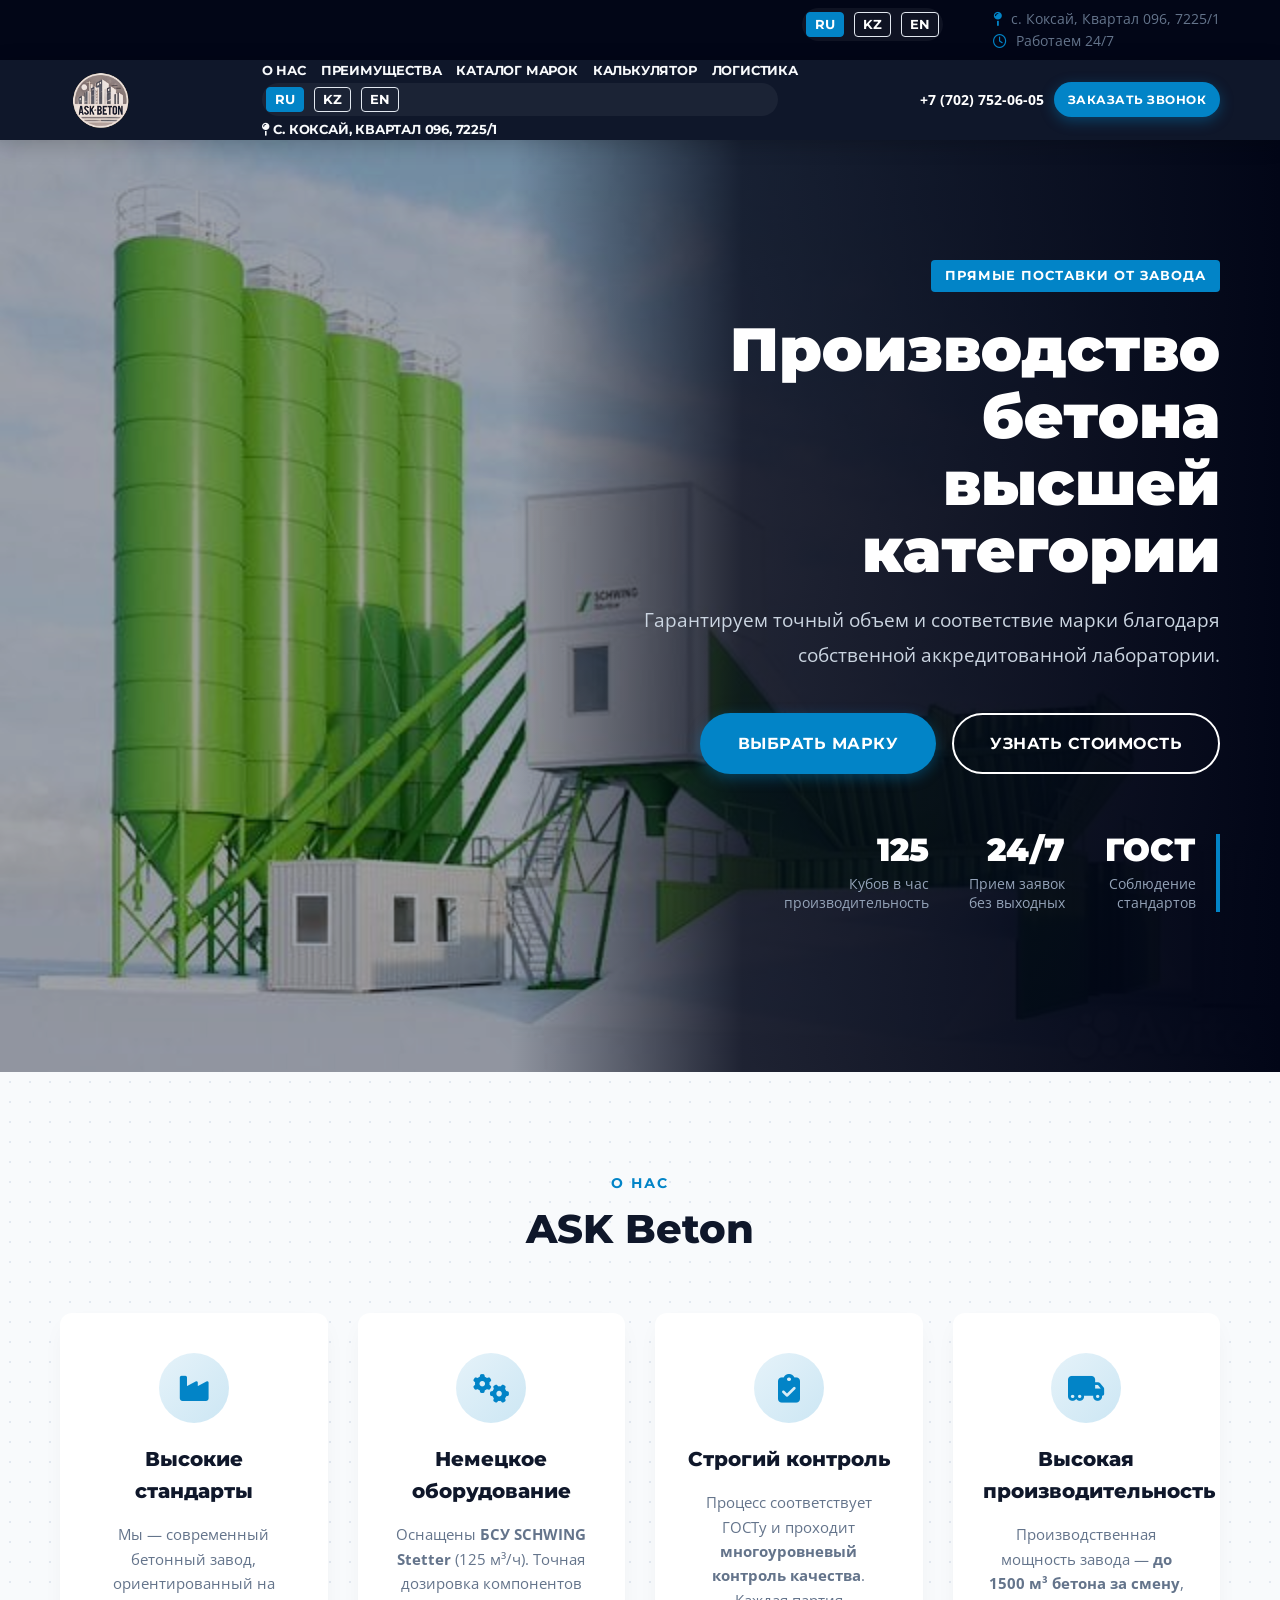
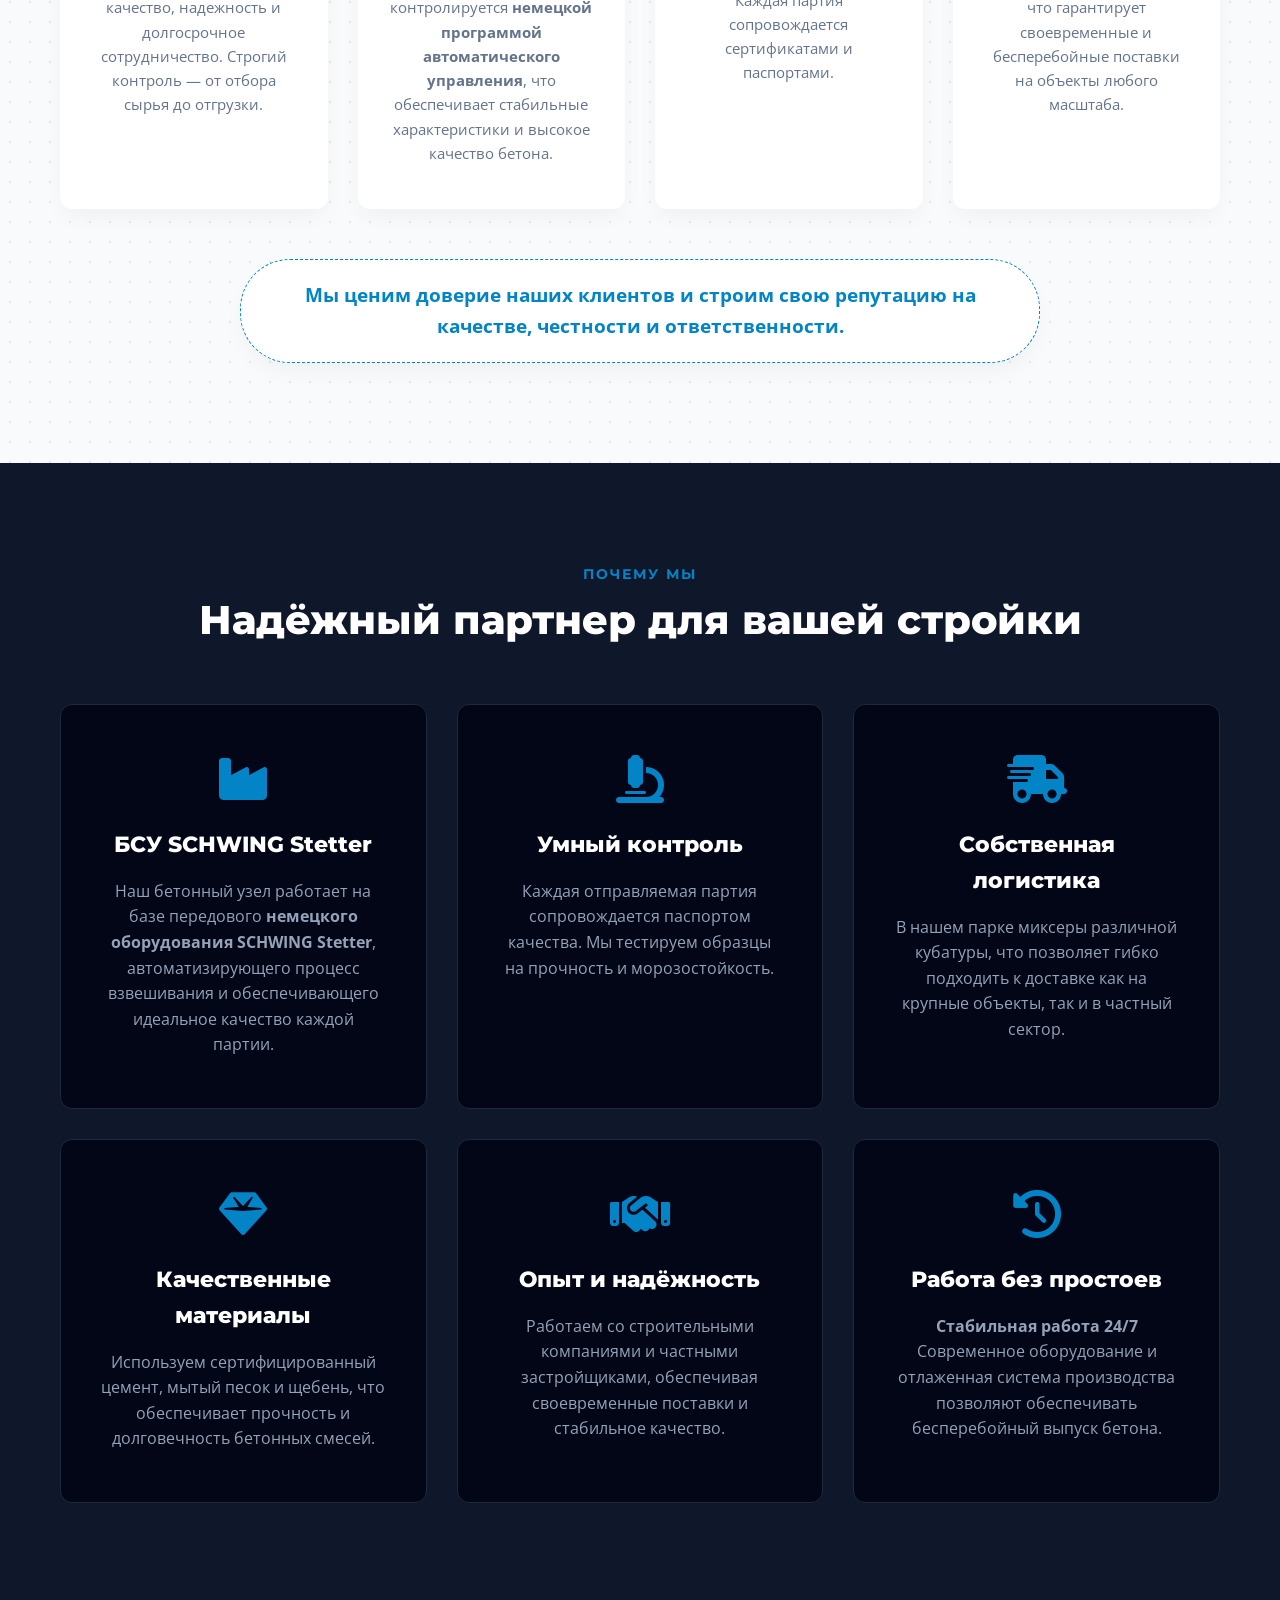
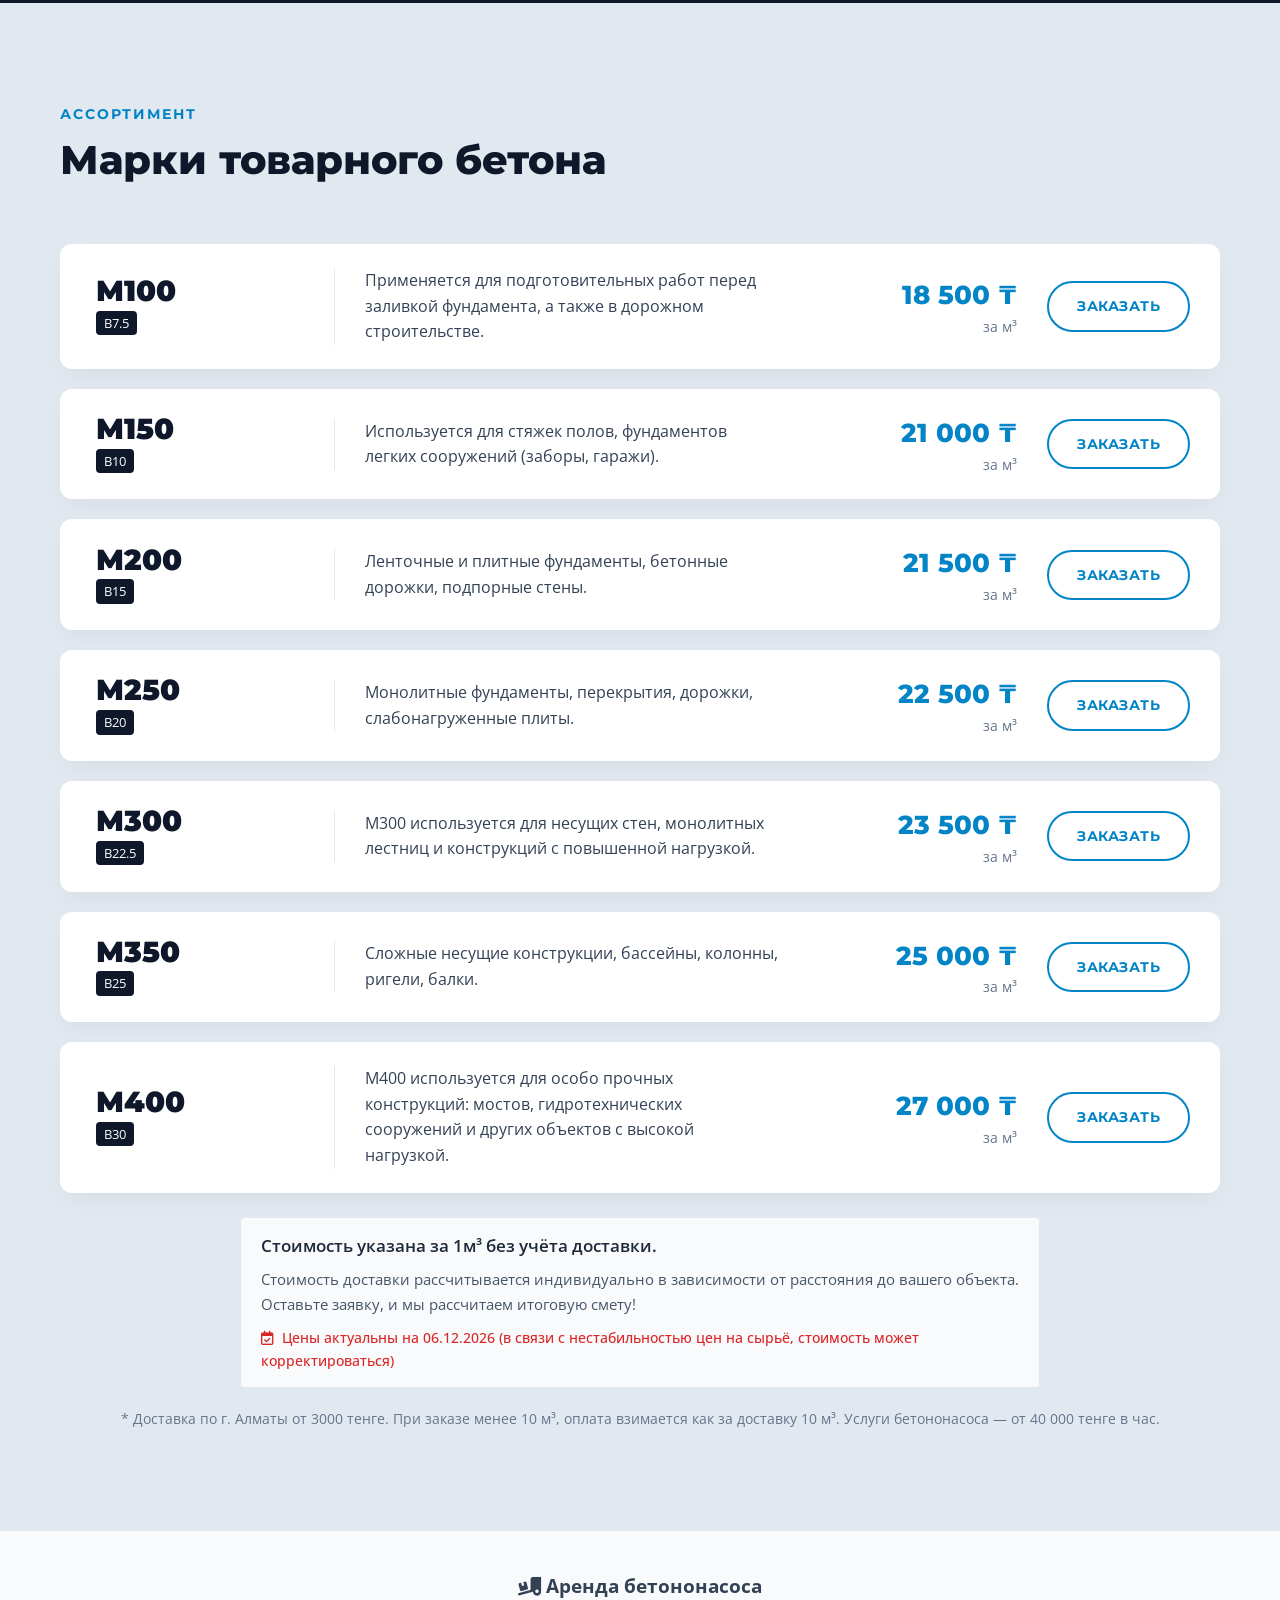
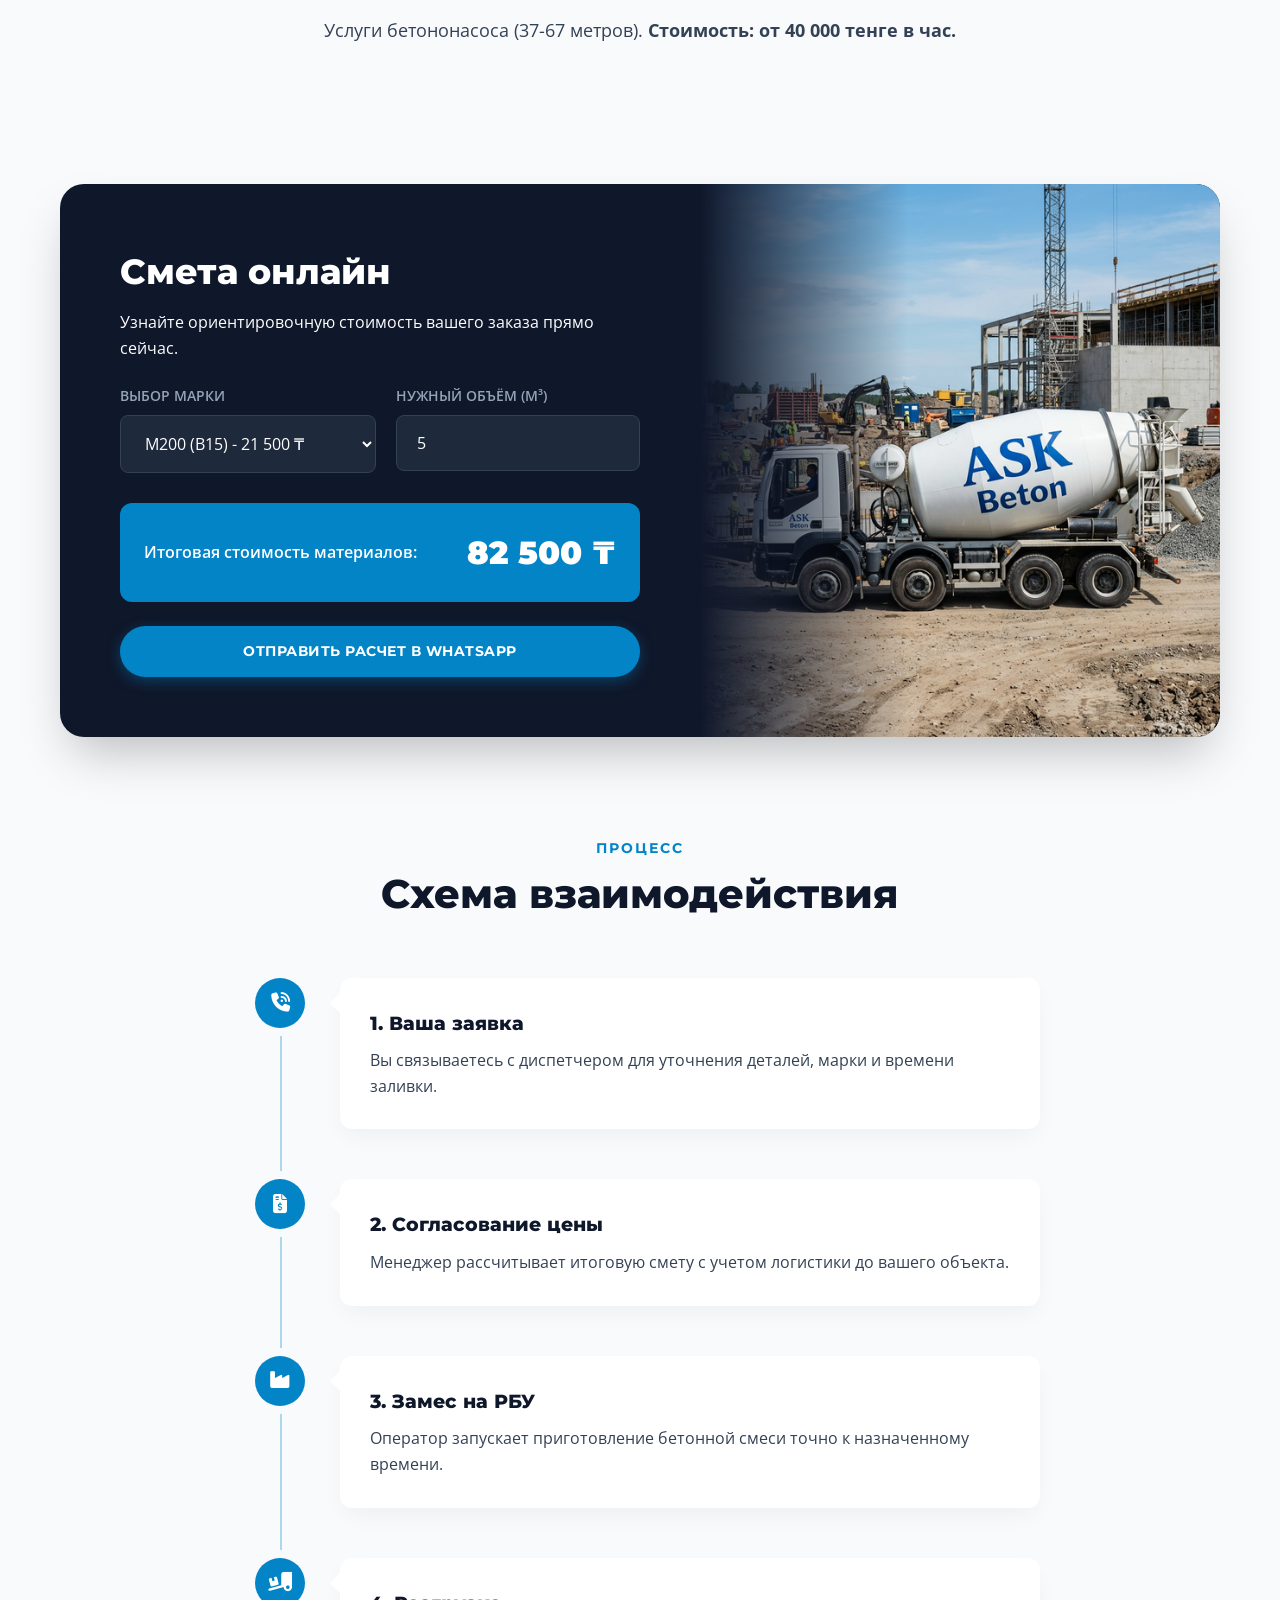
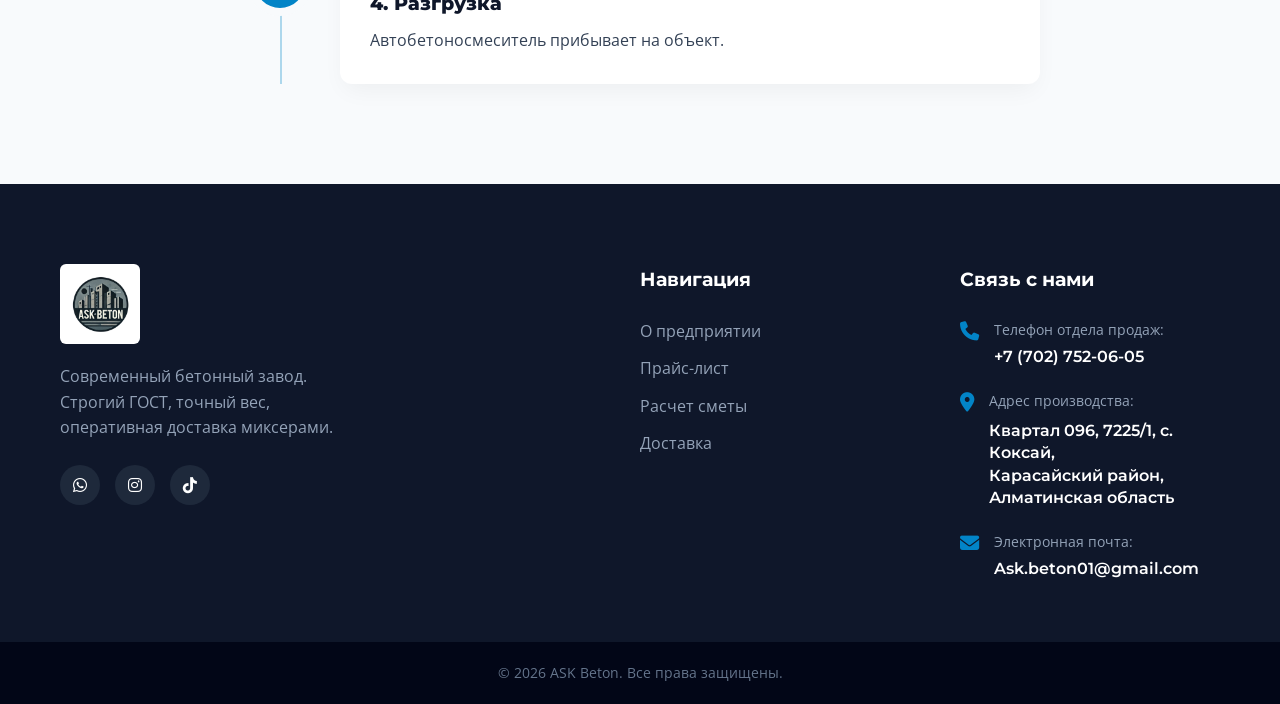
==== commit 2b0ff39a: "integrated language switcher and location into mobile menu" ====
--- a/index.html
+++ b/index.html
@@ -1,9 +1,11 @@
-﻿<!DOCTYPE html>
+<!DOCTYPE html>
 <html lang="ru">
 
 <head>
     <meta charset="UTF-8">
     <meta name="viewport" content="width=device-width, initial-scale=1.0">
+    <link rel="icon" type="image/png" href="images/favicon.png">
+    <link rel="shortcut icon" type="image/png" href="images/favicon.png">
     <title>ASK Beton | Премиальный бетон и ЖБИ</title>
     <meta name="description"
         content="Прямой производитель бетона и железобетонных изделий. Высокая марка, строгий ГОСТ, свой автопарк.">
@@ -14,7 +16,7 @@
         href="https://fonts.googleapis.com/css2?family=Montserrat:wght@400;600;800;900&family=Open+Sans:wght@400;500;700&display=swap"
         rel="stylesheet">
     <link rel="stylesheet" href="css/style.css">
-    <link rel="stylesheet" href="https://cdnjs.cloudflare.cloudflare.com/ajax/libs/font-awesome/6.4.0/css/all.min.css">
+    <link rel="stylesheet" href="https://cdnjs.cloudflare.com/ajax/libs/font-awesome/6.4.0/css/all.min.css">
     <style>
         .lang-switcher {
             display: flex;
@@ -56,7 +58,7 @@
                 </div>
                 <div class="header-top-right">
                     <div class="location"><a
-                            href="https://yandex.kz/maps/?text=Квартал+096,+7225%2F1,+с.+Коксай,+Карасайский+район,+Алматинская+область"
+                                href="https://2gis.kz/almaty/geo/70000001101045196"
                             target="_blank" style="color: inherit; text-decoration: none; transition: color 0.3s;"
                             onmouseover="this.style.color='#0284c7'" onmouseout="this.style.color='inherit'"><i
                                 class="fa-solid fa-map-pin"></i> <span data-i18n="header.location">с. Коксай, Квартал
@@ -74,13 +76,26 @@
                 </a>
 
                 <nav class="desktop-nav">
-                    <ul>
+                    <ul class="nav-list">
                         <li><a href="#about" data-i18n="nav.about">О нас</a></li>
                         <li><a href="#company" data-i18n="nav.company">Преимущества</a></li>
                         <li><a href="#catalog" data-i18n="nav.catalog">Каталог марок</a></li>
                         <li><a href="#calc" data-i18n="nav.calc">Калькулятор</a></li>
                         <li><a href="#logistics" data-i18n="nav.log">Логистика</a></li>
                     </ul>
+                    <div class="mobile-only-content">
+                        <div class="lang-switcher">
+                            <button class="lang-btn active" data-lang="ru">RU</button>
+                            <button class="lang-btn" data-lang="kz">KZ</button>
+                            <button class="lang-btn" data-lang="en">EN</button>
+                        </div>
+                        <div class="location">
+                            <a href="https://2gis.kz/almaty/geo/70000001101045196" target="_blank">
+                                <i class="fa-solid fa-map-pin"></i> 
+                                <span data-i18n="header.location">с. Коксай, Квартал 096, 7225/1</span>
+                            </a>
+                        </div>
+                    </div>
                 </nav>
 
                 <div class="header-actions">
@@ -561,7 +576,7 @@
                             <div>
                                 <span data-i18n="foot.addr">Адрес производства:</span>
                                 <strong><a
-                                        href="https://yandex.kz/maps/?text=Квартал+096,+7225%2F1,+с.+Коксай,+Карасайский+район,+Алматинская+область"
+                                        href="https://2gis.kz/almaty/geo/70000001101045196"
                                         target="_blank" style="line-height:1.4; display:inline-block; margin-top:4px;"
                                         data-i18n="foot.addr.text">Квартал 096,
                                         7225/1, с. Коксай,<br>Карасайский район, Алматинская область</a></strong>
--- a/css/style.css
+++ b/css/style.css
@@ -67,6 +67,12 @@
     padding: 100px 0;
 }
 
+@media (max-width: 768px) {
+    .section-padding {
+        padding: 60px 0;
+    }
+}
+
 .bg-gray {
     background-color: #e2e8f0;
 }
@@ -278,6 +284,7 @@
     font-weight: 700;
     font-size: 0.85rem;
     white-space: nowrap;
+    color: var(--white);
 }
 
 .contact-number {
@@ -292,7 +299,7 @@
     background: none;
     border: none;
     font-size: 1.5rem;
-    color: var(--dark-bg);
+    color: var(--white);
     cursor: pointer;
 }
 
@@ -1006,24 +1013,91 @@
         display: none;
     }
 
+    .menu-toggle {
+        display: block;
+        color: var(--white);
+    }
+
     .desktop-nav {
         display: none;
-    }
-
-    .hidden-mobile {
+        position: absolute;
+        top: 80px;
+        left: 0;
+        width: 100%;
+        background-color: var(--dark-bg);
+        padding: 20px;
+        box-shadow: 0 10px 20px rgba(0,0,0,0.2);
+    }
+
+    .header-main.nav-open .desktop-nav {
+        display: block;
+    }
+
+    .desktop-nav ul {
+        flex-direction: column;
+        gap: 20px;
+    }
+
+    .desktop-nav a {
+        font-size: 1rem;
+    }
+
+    .mobile-only-content {
         display: none;
     }
 
-    .menu-toggle {
-        display: block;
+    @media (max-width: 768px) {
+        .mobile-only-content {
+            display: flex;
+            flex-direction: column;
+            gap: 20px;
+            margin-top: 30px;
+            padding-top: 20px;
+            border-top: 1px solid rgba(255,255,255,0.1);
+        }
+
+        .mobile-only-content .lang-switcher {
+            justify-content: flex-start;
+            background: rgba(255,255,255,0.05);
+            padding: 5px;
+            width: fit-content;
+        }
+
+        .mobile-only-content .location {
+            font-size: 0.9rem;
+        }
+
+        .mobile-only-content .location a {
+            color: var(--text-muted);
+            text-decoration: none;
+            display: flex;
+            align-items: center;
+            gap: 10px;
+        }
+
+        .mobile-only-content .location i {
+            color: var(--primary);
+        }
     }
 
     .hero-section {
-        padding: 80px 0 100px;
+        padding: 80px 0 140px;
     }
 
     .hero-heading {
-        font-size: 2.2rem;
+        font-size: 2rem;
+        text-align: center;
+        margin-bottom: 25px;
+    }
+    
+    .hero-content {
+        margin: 0 auto;
+        text-align: center;
+        max-width: 100%;
+    }
+    
+    .hero-desc {
+        text-align: center;
     }
 
     .hero-overlay {
@@ -1034,16 +1108,40 @@
     .hero-stats {
         flex-direction: column;
         gap: 20px;
-        border-left: none;
-        padding-left: 0;
+        border-right: none;
+        padding-right: 0;
+        align-items: center;
     }
 
     .hero-buttons {
         flex-direction: column;
-    }
-
-    .features-layout {
-        grid-template-columns: 1fr;
+        align-items: center;
+        width: 100%;
+    }
+    
+    .hero-buttons .btn {
+        width: 100%;
+        max-width: 300px;
+    }
+
+    .timeline::before {
+        left: 20px;
+    }
+    
+    .timeline-item {
+        padding-left: 50px;
+        margin-bottom: 30px;
+    }
+    
+    .timeline-icon {
+        width: 35px;
+        height: 35px;
+        left: 3px;
+        font-size: 0.9rem;
+    }
+    
+    .timeline-content {
+        padding: 20px;
     }
 
     .form-grid {
@@ -1055,10 +1153,37 @@
         text-align: center;
         gap: 10px;
     }
+    
+    .calc-form-area {
+        padding: 30px 20px;
+    }
+    
+    .section-heading h2 {
+        font-size: 2rem;
+    }
 
     .footer-grid {
         grid-template-columns: 1fr;
         gap: 40px;
+        text-align: center;
+    }
+    
+    .social-links {
+        justify-content: center;
+    }
+    
+    .company-desc {
+        margin: 0 auto 24px auto;
+    }
+    
+    .contact-list li {
+        flex-direction: column;
+        align-items: center;
+        text-align: center;
+    }
+    
+    .contact-list i {
+        margin-bottom: 5px;
     }
 }
 /* Language Switcher */
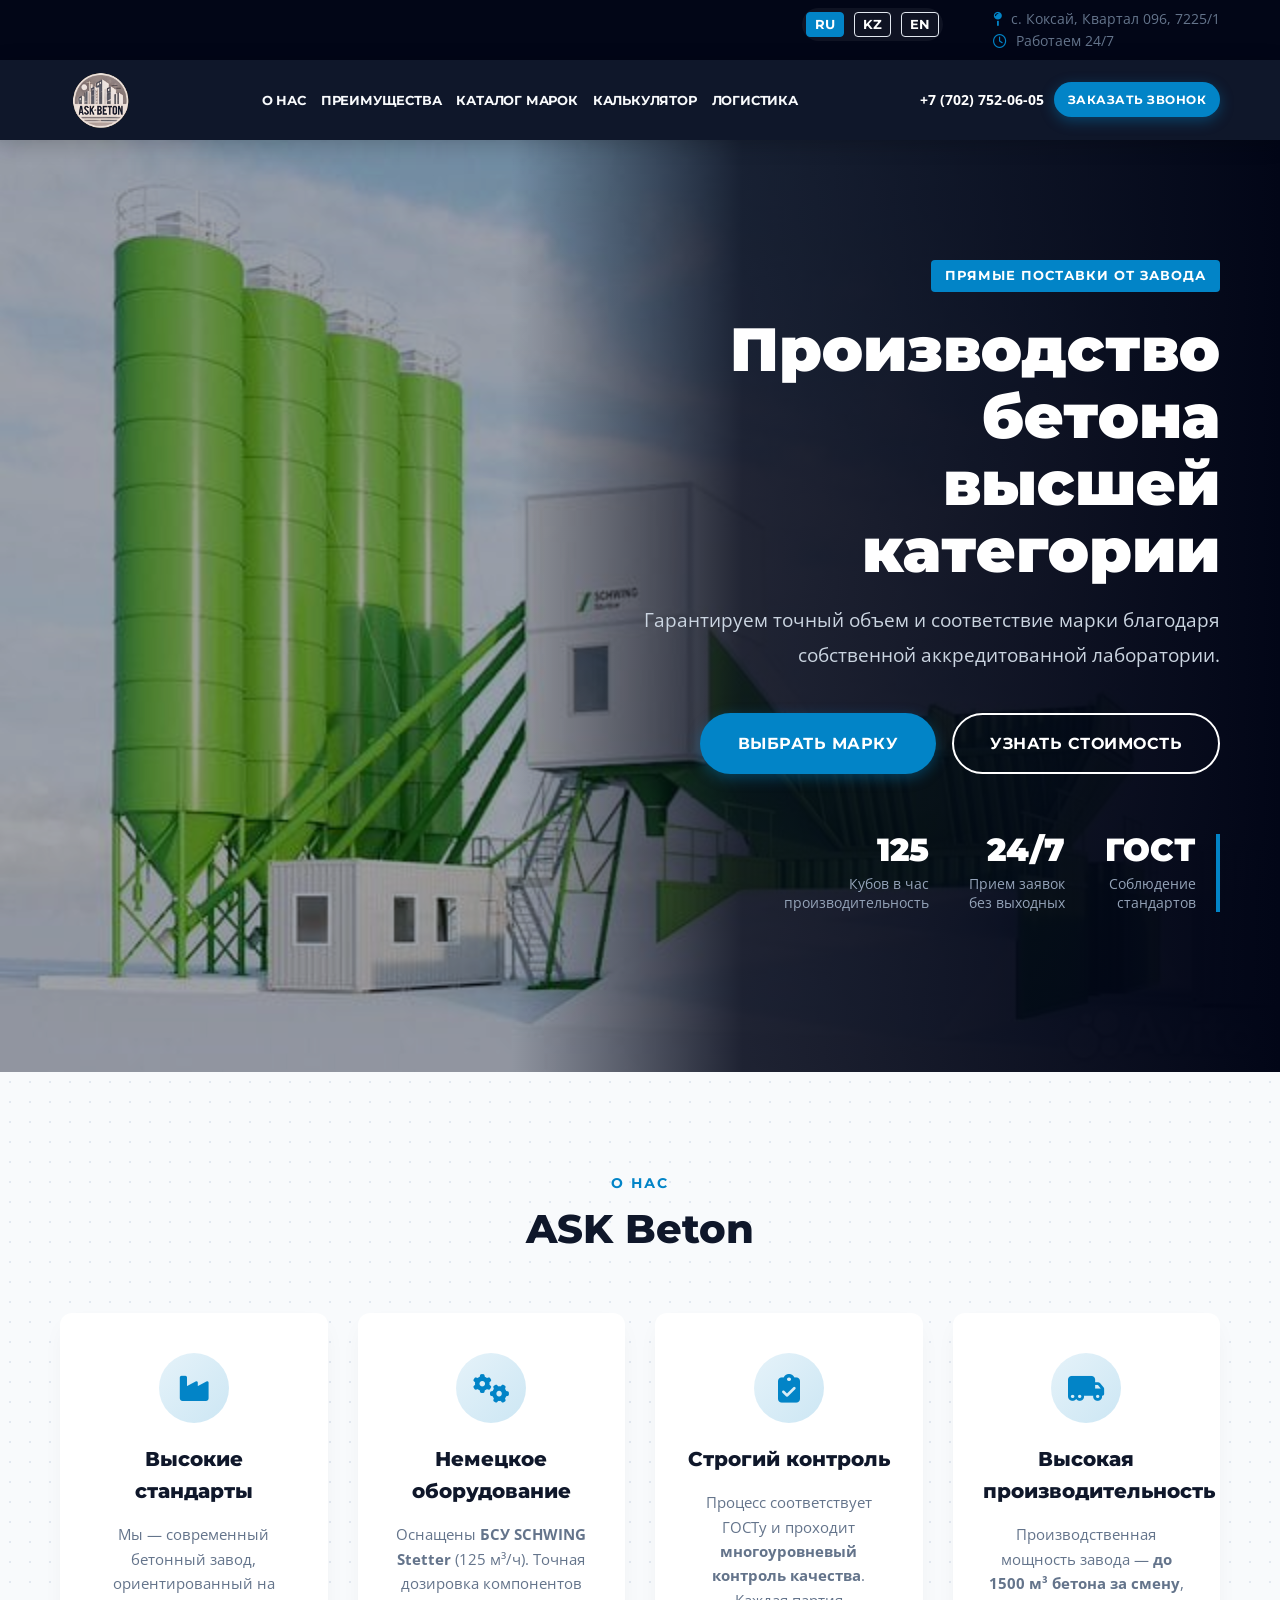
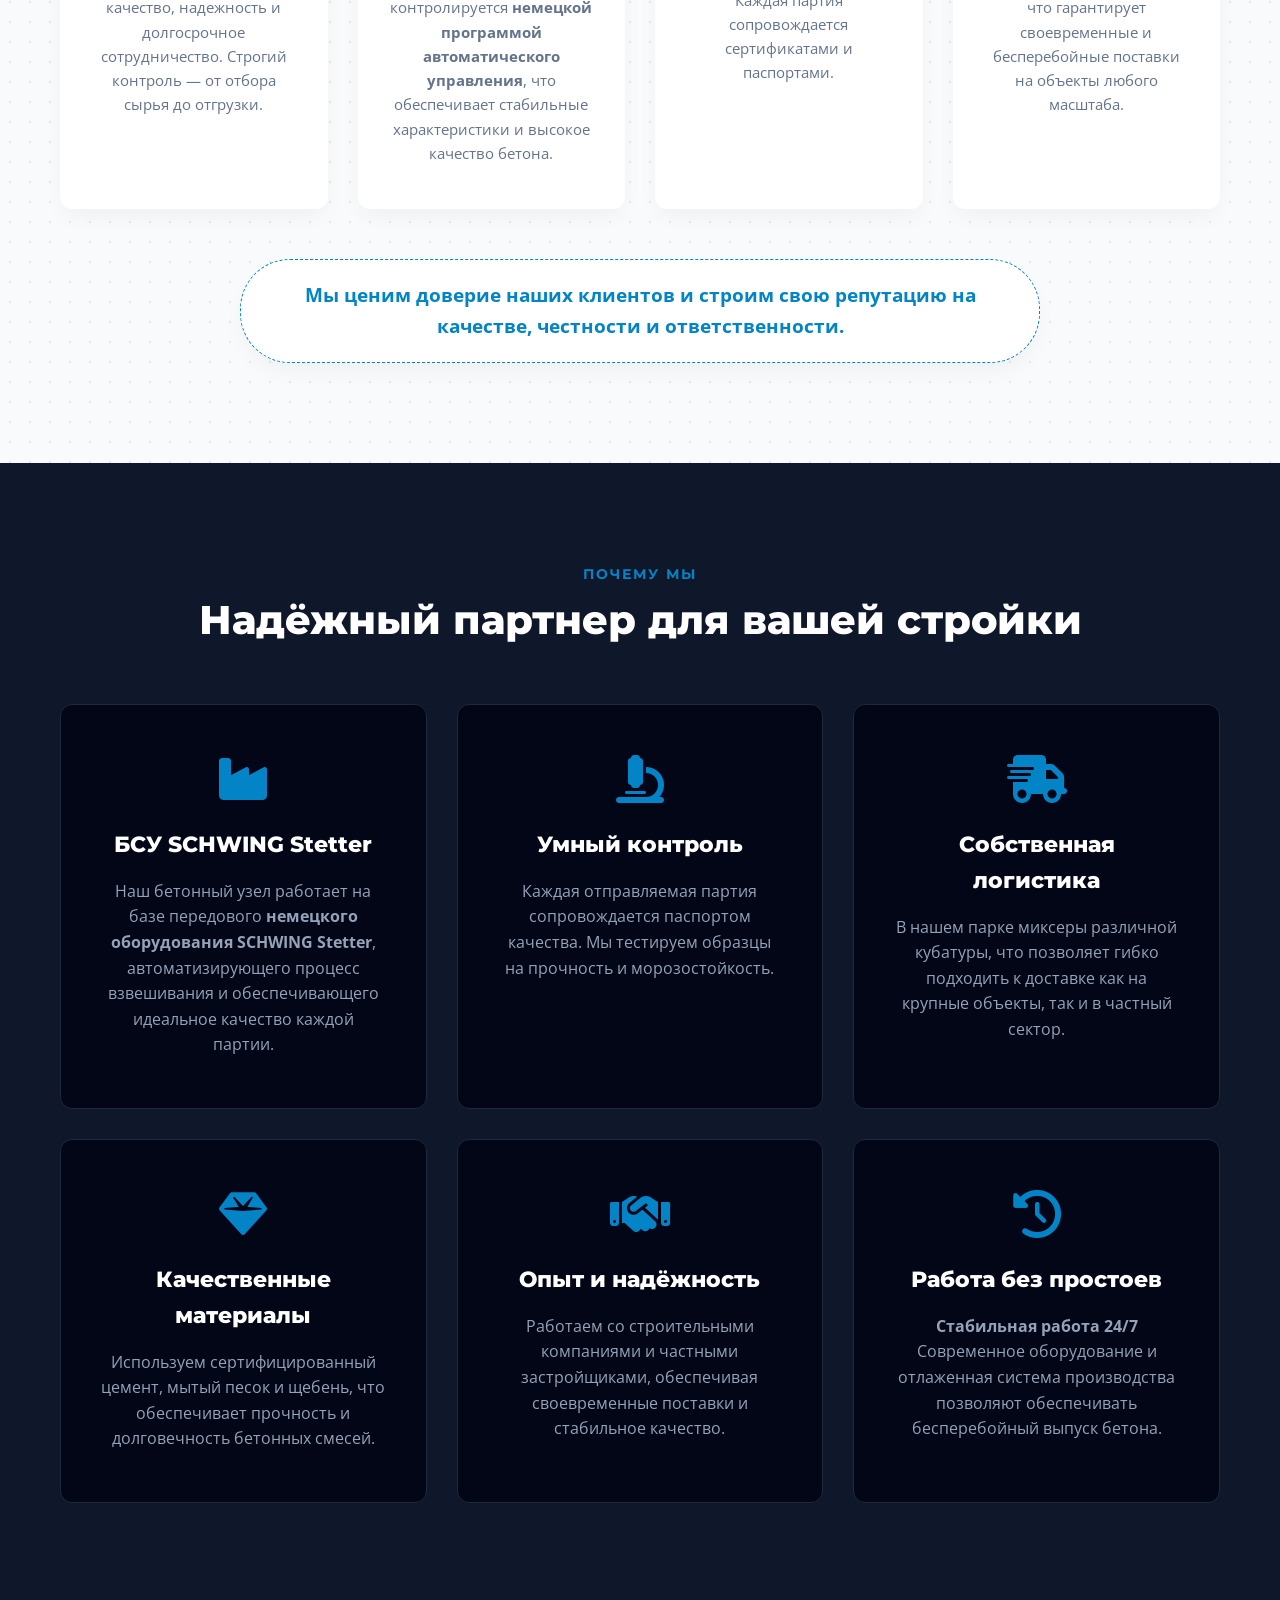
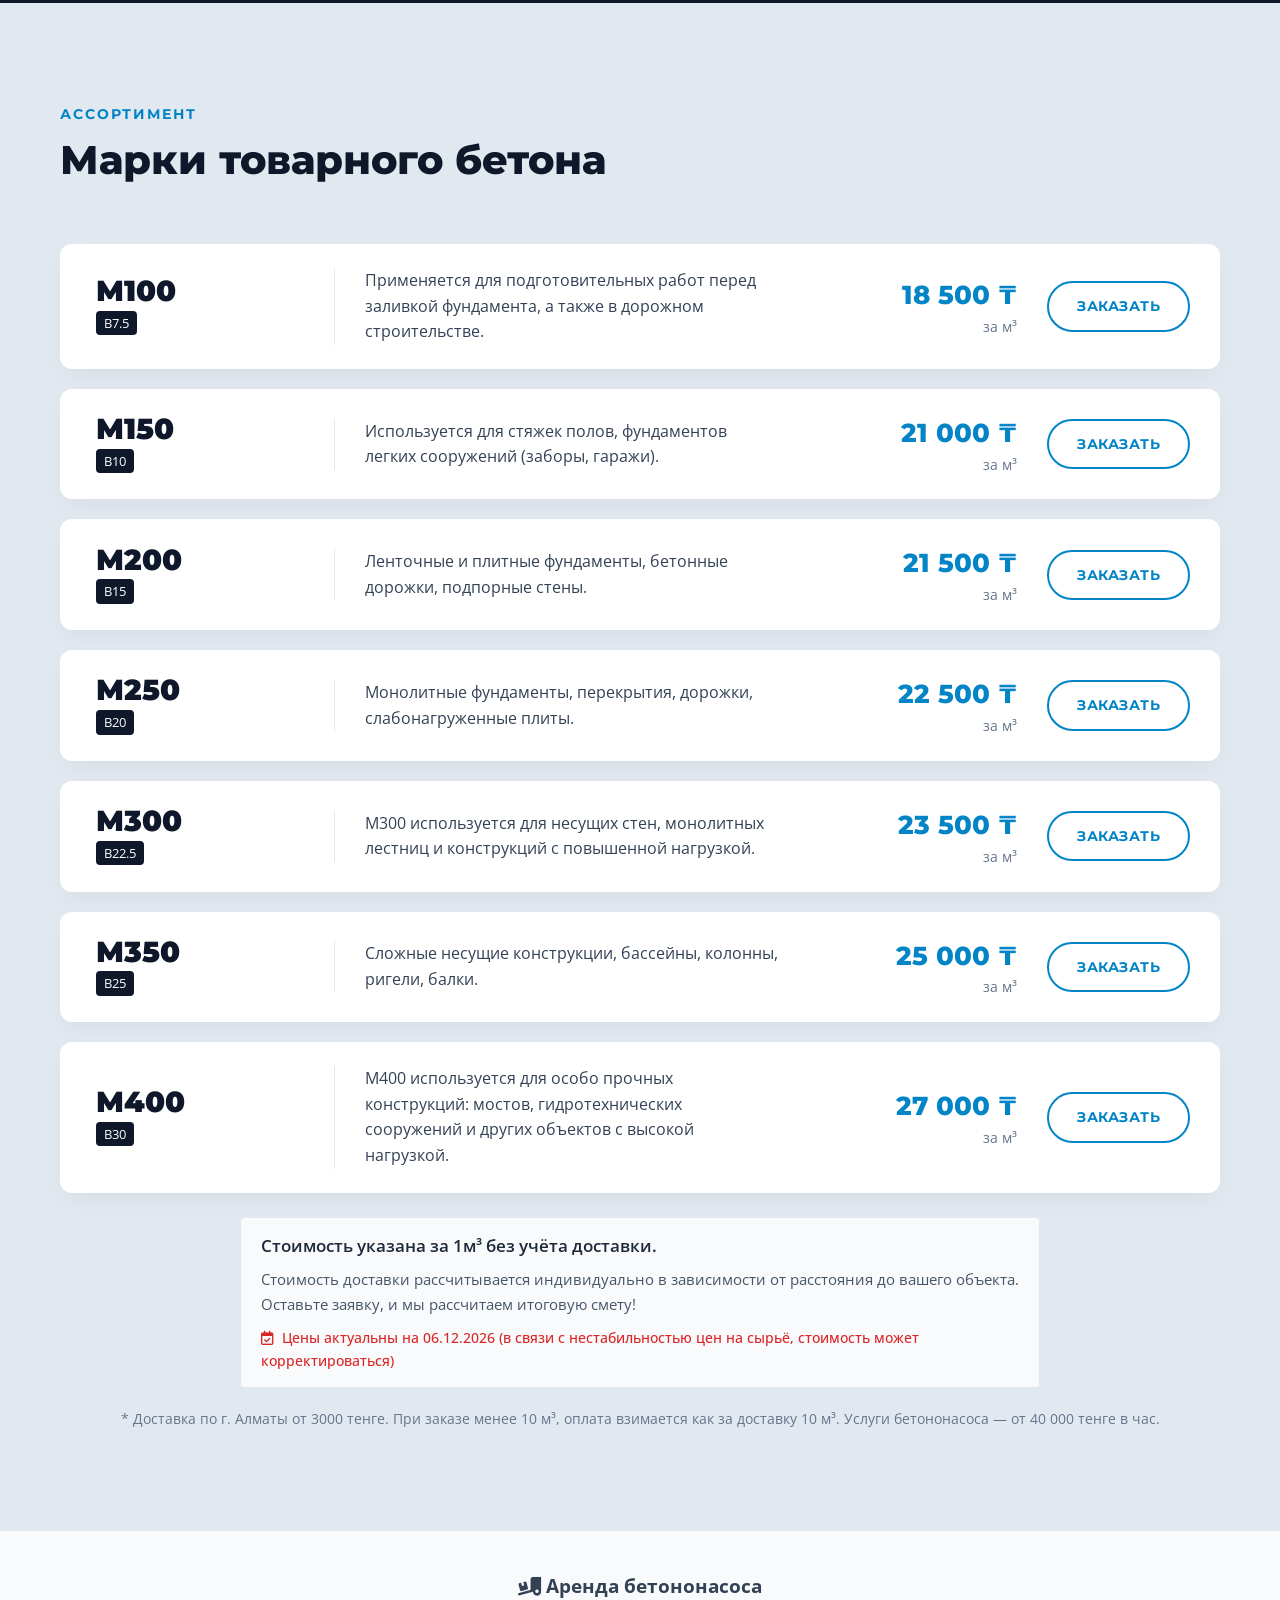
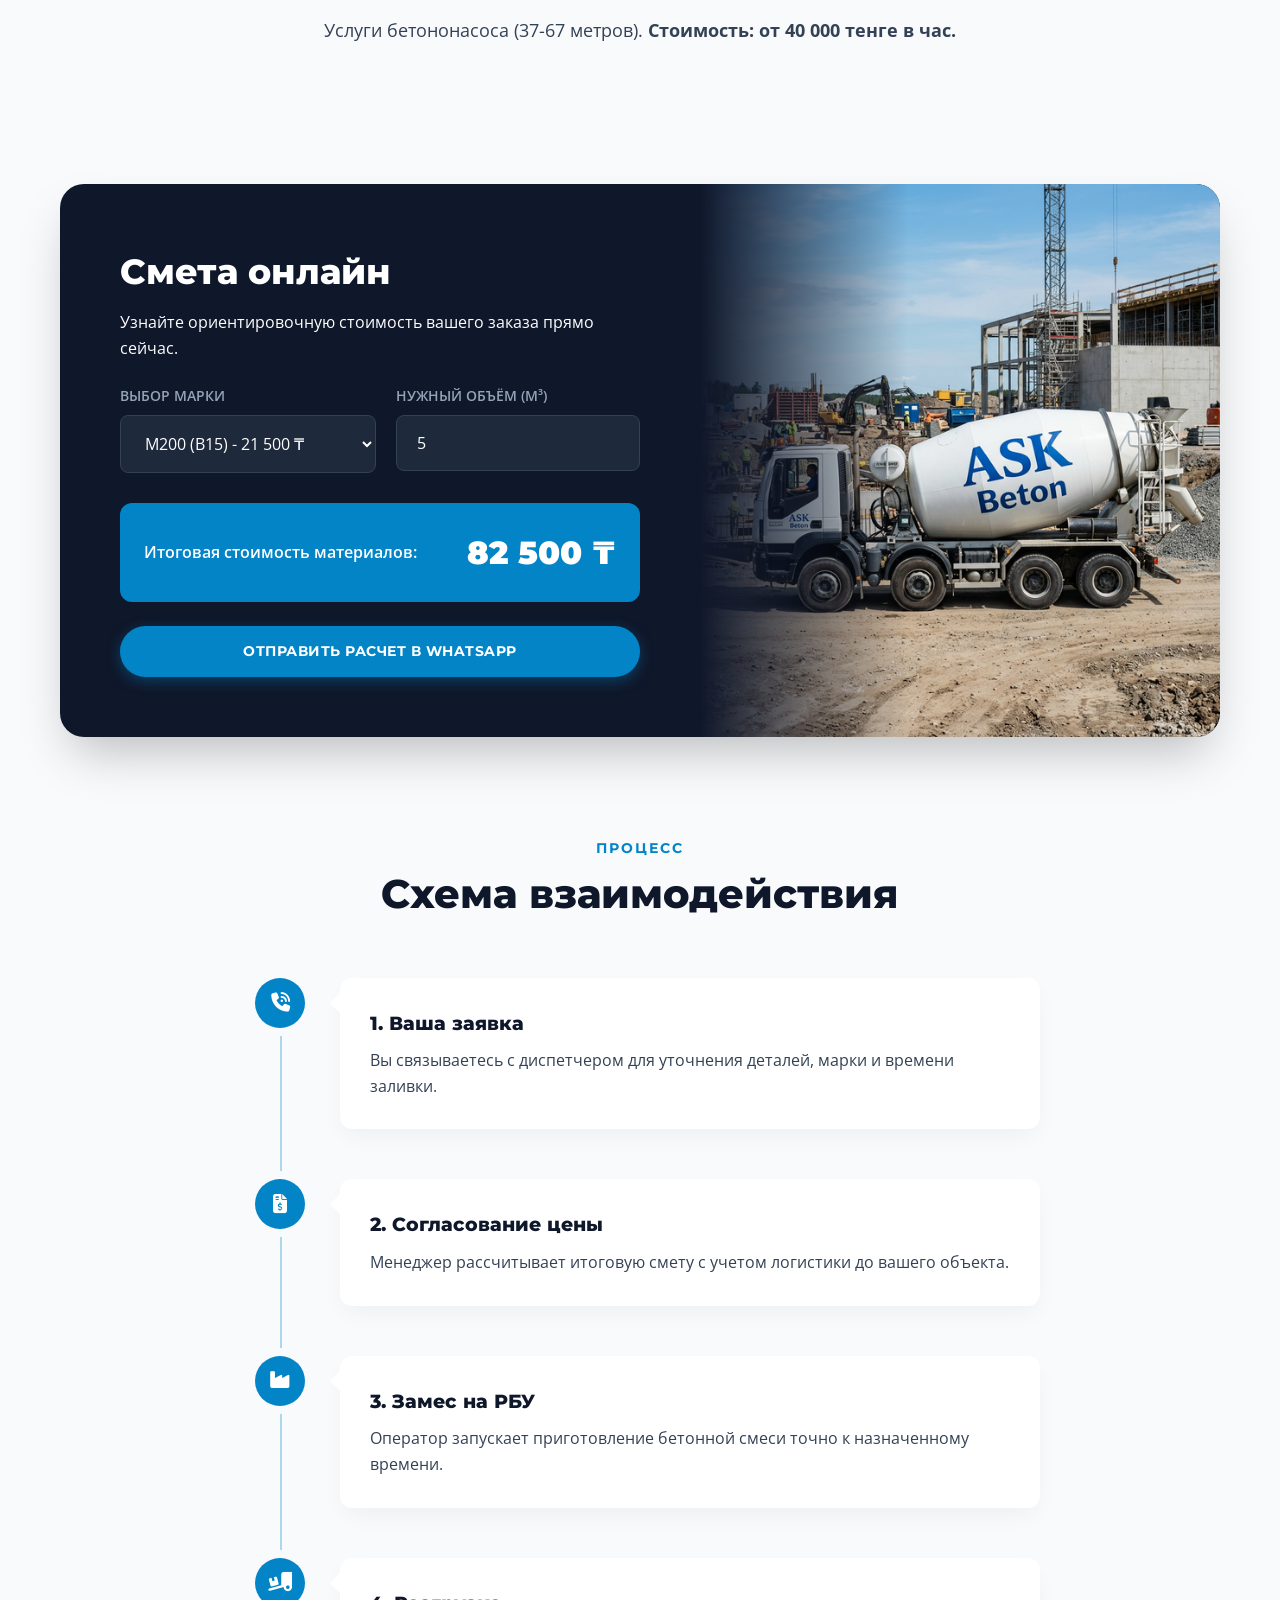
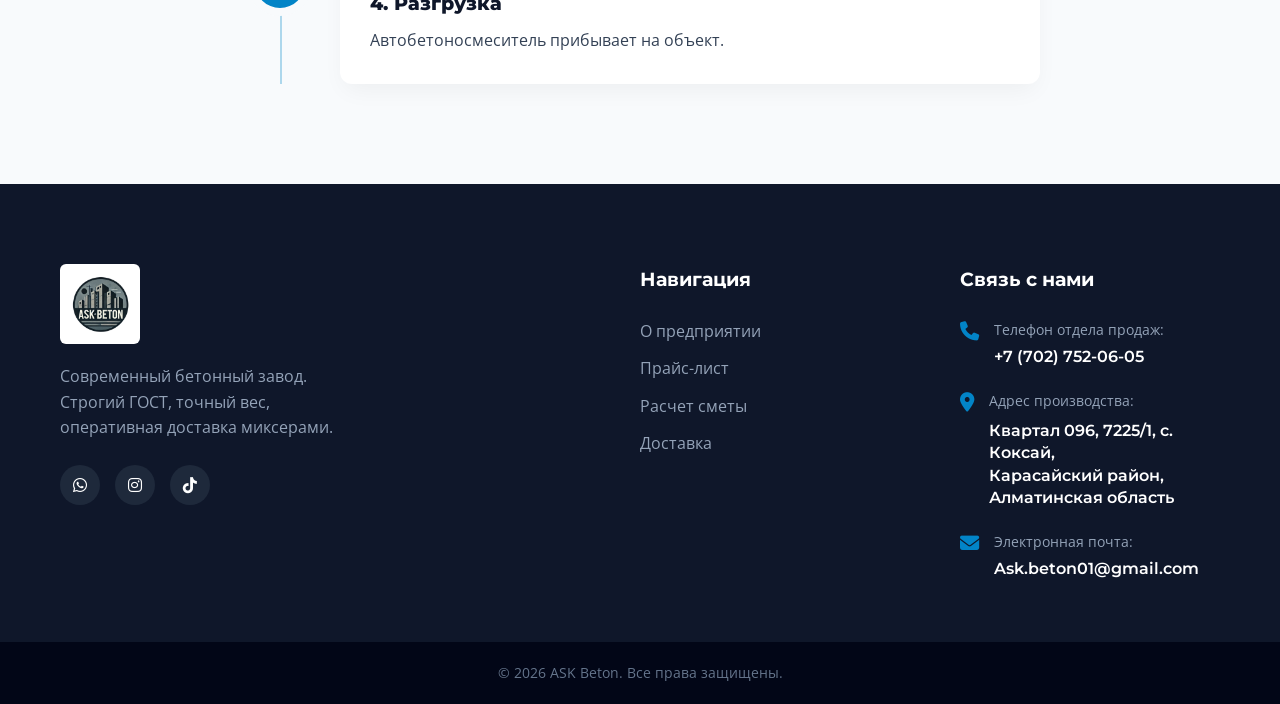
==== commit da7a800b: "cache buster and class rename for mobile menu fix" ====
--- a/index.html
+++ b/index.html
@@ -15,7 +15,7 @@
     <link
         href="https://fonts.googleapis.com/css2?family=Montserrat:wght@400;600;800;900&family=Open+Sans:wght@400;500;700&display=swap"
         rel="stylesheet">
-    <link rel="stylesheet" href="css/style.css">
+    <link rel="stylesheet" href="css/style.css?v=1.1">
     <link rel="stylesheet" href="https://cdnjs.cloudflare.com/ajax/libs/font-awesome/6.4.0/css/all.min.css">
     <style>
         .lang-switcher {
@@ -83,7 +83,7 @@
                         <li><a href="#calc" data-i18n="nav.calc">Калькулятор</a></li>
                         <li><a href="#logistics" data-i18n="nav.log">Логистика</a></li>
                     </ul>
-                    <div class="mobile-only-content">
+                    <div class="nav-mobile-only">
                         <div class="lang-switcher">
                             <button class="lang-btn active" data-lang="ru">RU</button>
                             <button class="lang-btn" data-lang="kz">KZ</button>
--- a/css/style.css
+++ b/css/style.css
@@ -171,6 +171,10 @@
     color: var(--dark-bg);
 }
 
+.nav-mobile-only {
+    display: none;
+}
+
 /* Header Redesign */
 .header-top {
     background-color: var(--darker-bg);
@@ -1008,6 +1012,9 @@
     transform: scale(1.02);
 }
 
+
+/* Responsive adjustments starting at 1024px */
+
 @media (max-width: 768px) {
     .header-top {
         display: none;
@@ -1042,42 +1049,36 @@
         font-size: 1rem;
     }
 
-    .mobile-only-content {
-        display: none;
-    }
-
-    @media (max-width: 768px) {
-        .mobile-only-content {
-            display: flex;
-            flex-direction: column;
-            gap: 20px;
-            margin-top: 30px;
-            padding-top: 20px;
-            border-top: 1px solid rgba(255,255,255,0.1);
-        }
-
-        .mobile-only-content .lang-switcher {
-            justify-content: flex-start;
-            background: rgba(255,255,255,0.05);
-            padding: 5px;
-            width: fit-content;
-        }
-
-        .mobile-only-content .location {
-            font-size: 0.9rem;
-        }
-
-        .mobile-only-content .location a {
-            color: var(--text-muted);
-            text-decoration: none;
-            display: flex;
-            align-items: center;
-            gap: 10px;
-        }
-
-        .mobile-only-content .location i {
-            color: var(--primary);
-        }
+    .nav-mobile-only {
+        display: flex;
+        flex-direction: column;
+        gap: 20px;
+        margin-top: 30px;
+        padding-top: 20px;
+        border-top: 1px solid rgba(255,255,255,0.1);
+    }
+
+    .nav-mobile-only .lang-switcher {
+        justify-content: flex-start;
+        background: rgba(255,255,255,0.05);
+        padding: 5px;
+        width: fit-content;
+    }
+
+    .nav-mobile-only .location {
+        font-size: 0.9rem;
+    }
+
+    .nav-mobile-only .location a {
+        color: var(--text-muted);
+        text-decoration: none;
+        display: flex;
+        align-items: center;
+        gap: 10px;
+    }
+
+    .nav-mobile-only .location i {
+        color: var(--primary);
     }
 
     .hero-section {
